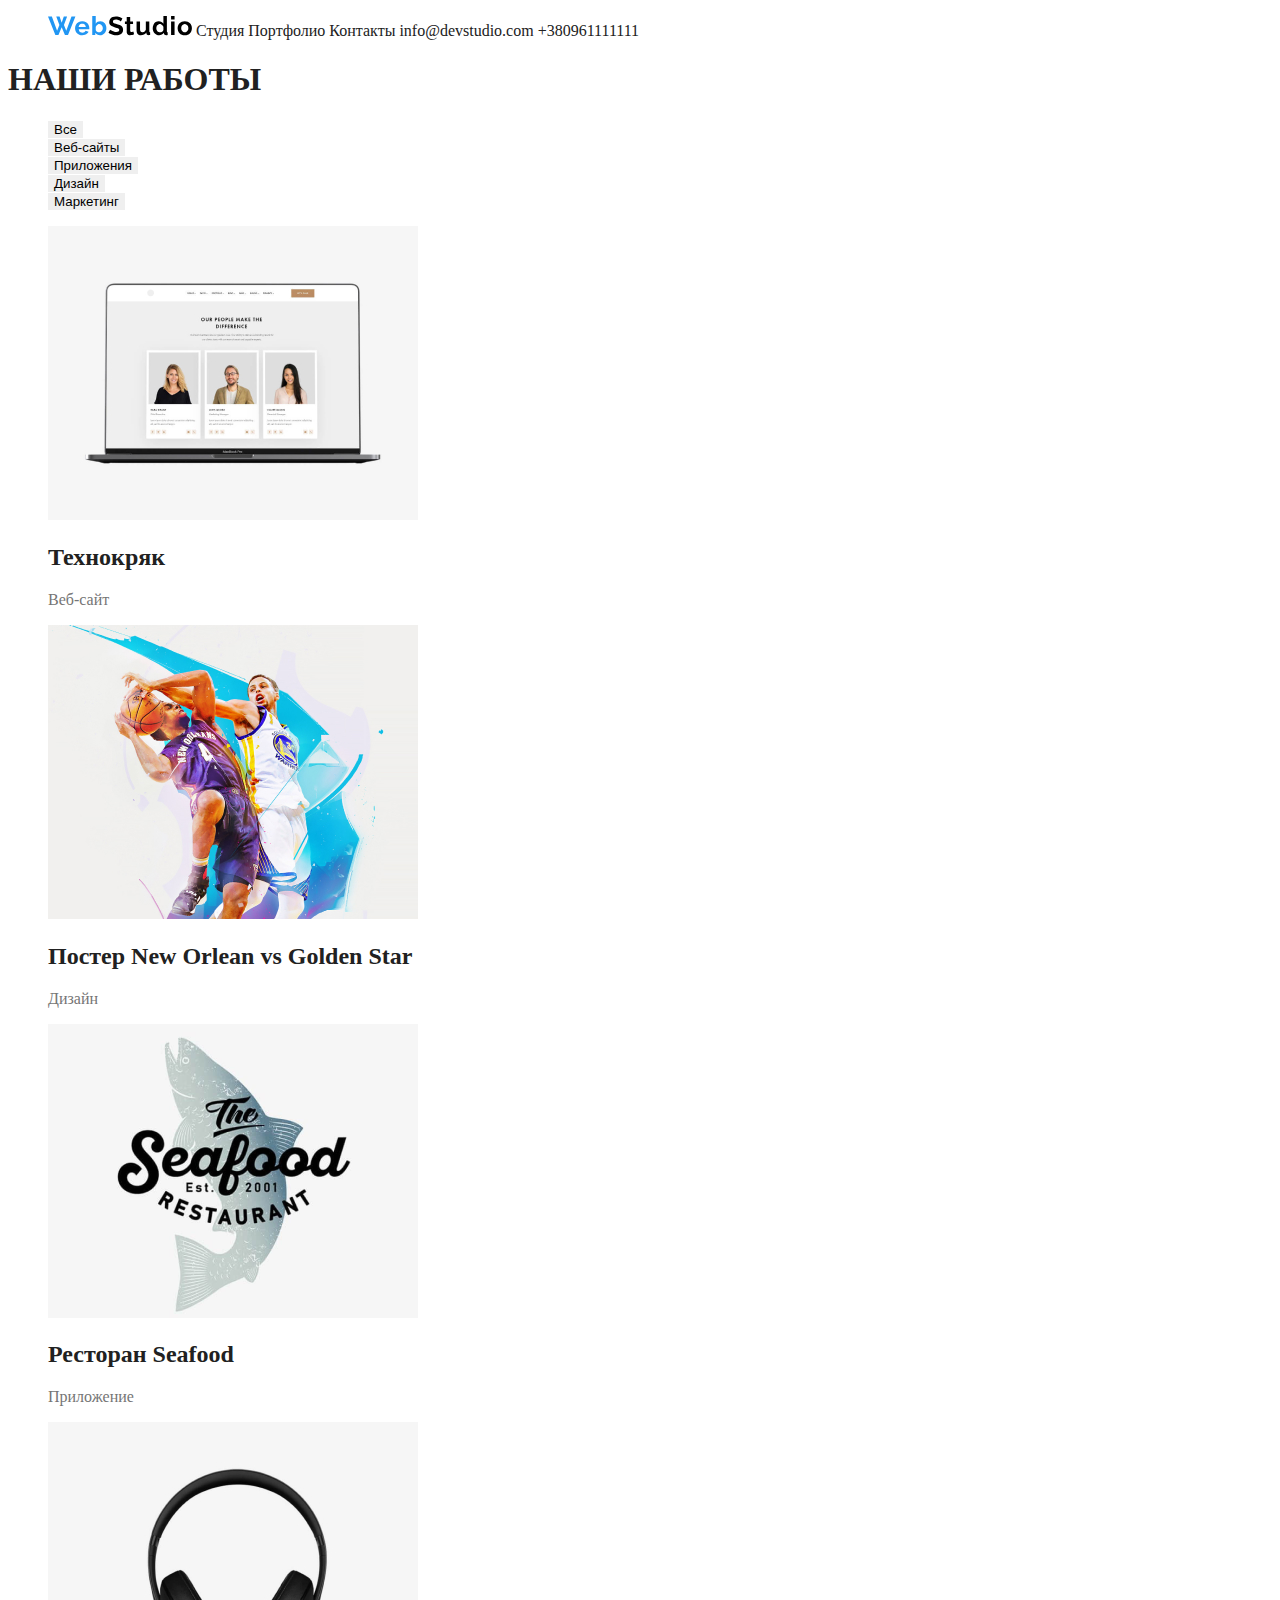
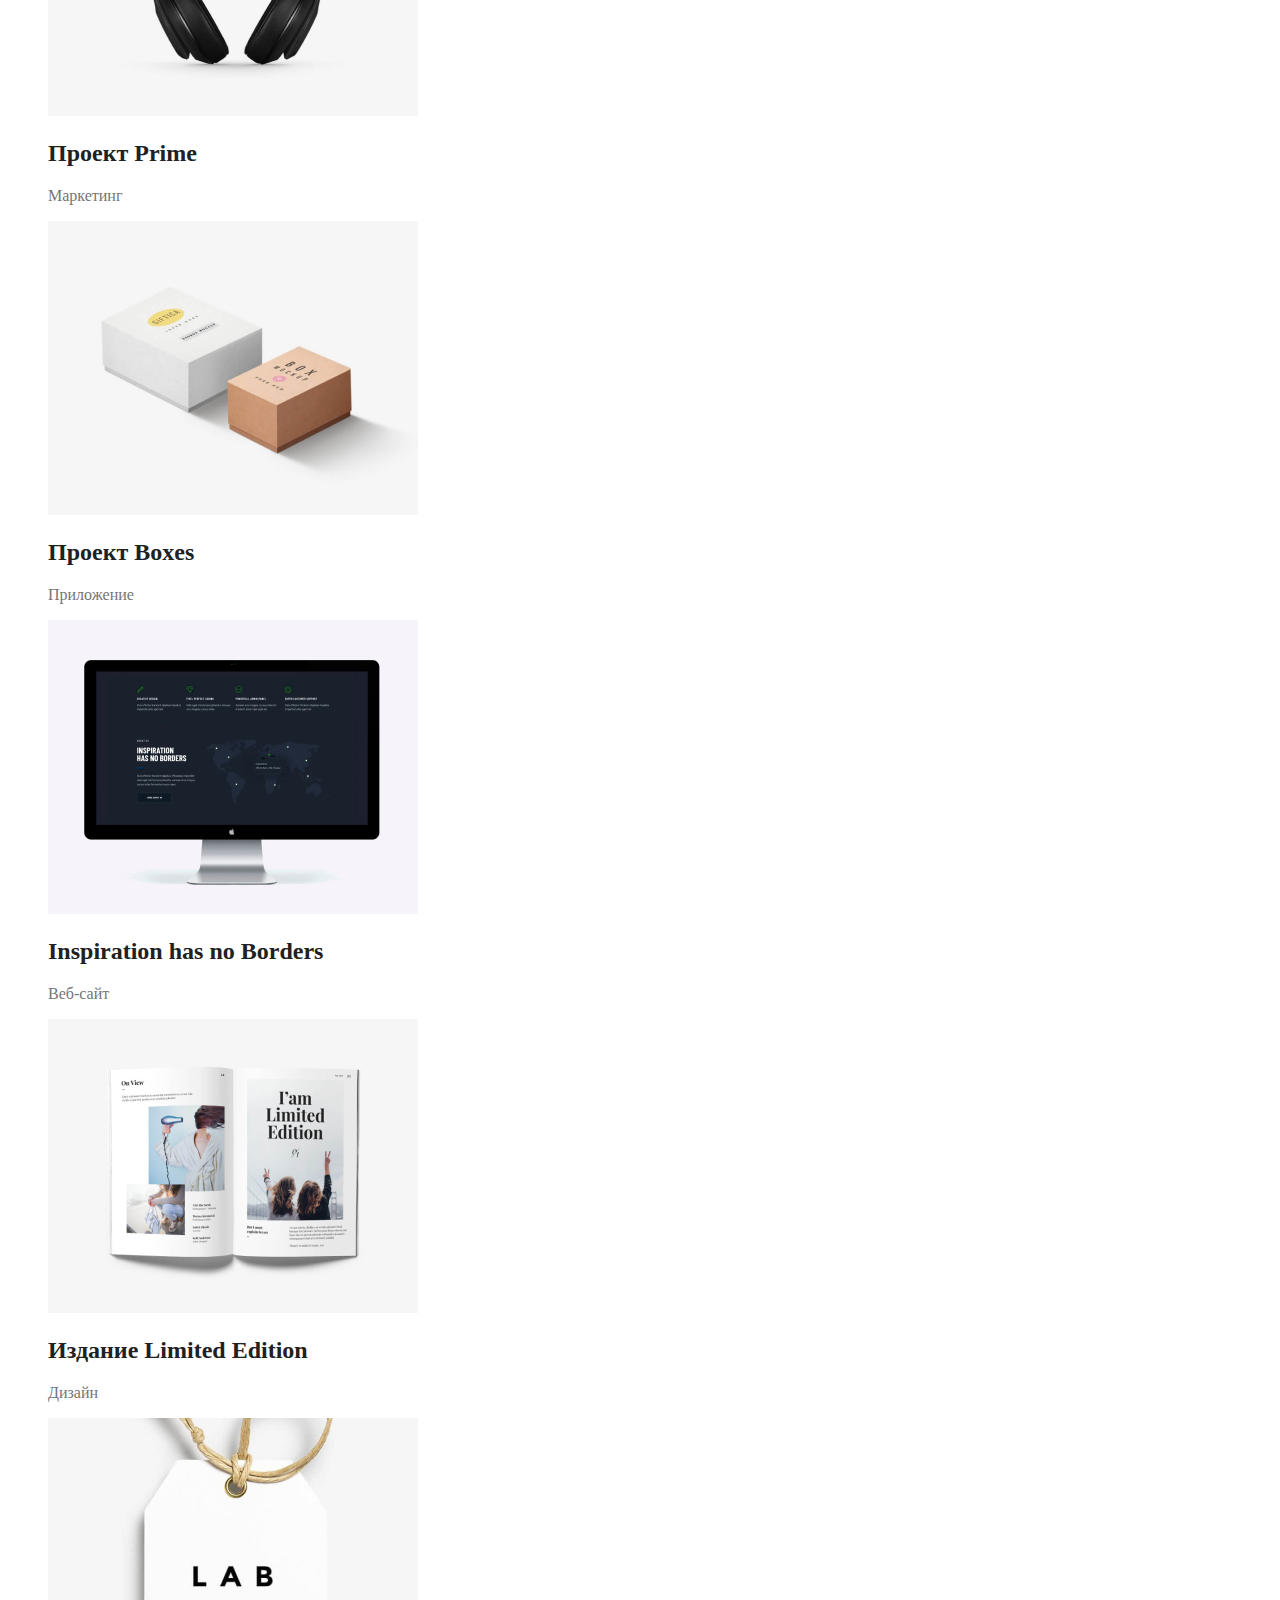
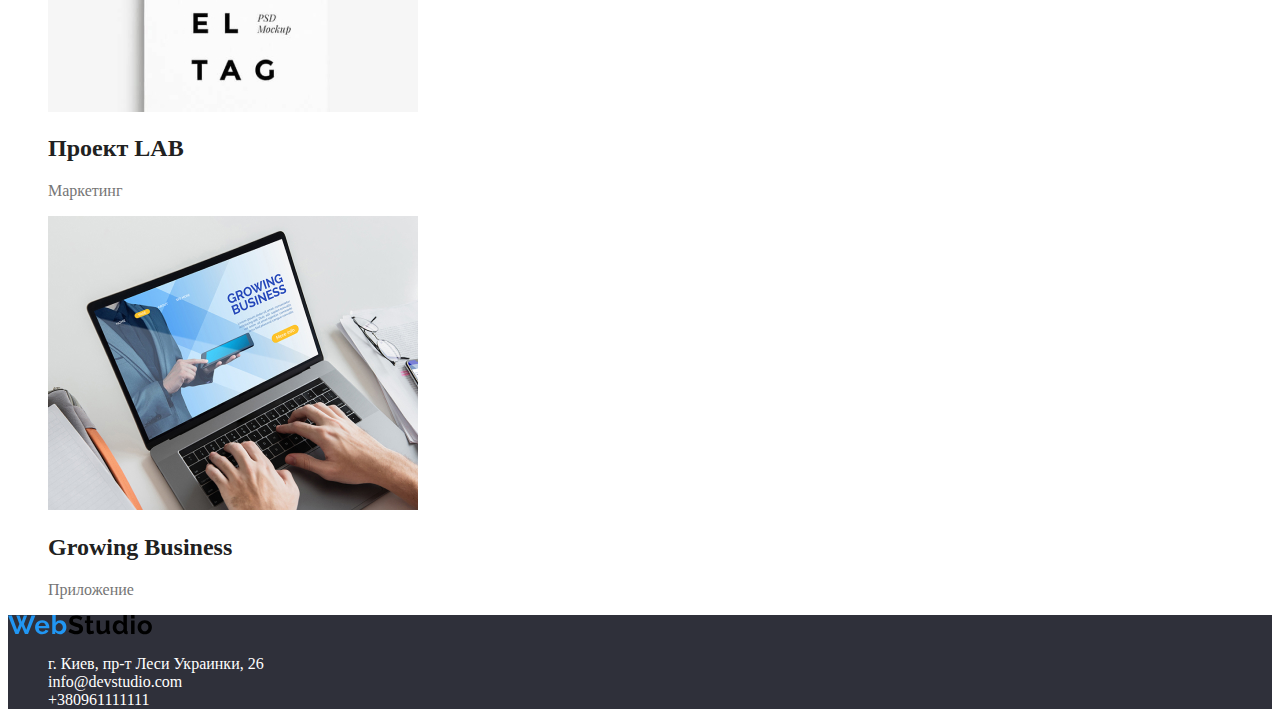
==== portfolio.html @ 79286df2 "06-06-22 change css" ====
<!DOCTYPE html>
<html lang="en">
  <head>
    <meta charset="UTF-8" />
    <meta http-equiv="X-UA-Compatible" content="IE=edge" />
    <meta name="viewport" content="width=device-width, initial-scale=1.0" />
    <title>Portfolio</title>
    <link rel="stylesheet" href="./css/styles.css" type="text/css" />
    <link
      href="https://fonts.googleapis.com/css2?family=Raleway:wght@700&family=Roboto:ital@1&display=swap"
      rel="stylesheet"
    />
  </head>
  <body class="body-class">
    <header class="header-class">
      <nav class="nav-class">
        <ul class="ul-class">
          <li>
            <a href="#"><img src="./images/WebStudio.svg" alt="logo" /></a>
          </li>
          <li><a href="index.html">Студия</a></li>
          <li><a href="portfolio.html">Портфолио</a></li>
          <li><a href="#">Контакты</a></li>
          <li><a href="mailto:info@devstudio.com">info@devstudio.com</a></li>
          <li><a href="tel:+380961111111">+380961111111</a></li>
        </ul>
      </nav>
    </header>
    <main class="pf-main-class">
      <section class="section-class ">
        <h1 class="h1-class">НАШИ РАБОТЫ</h1>
        <ul class="filter-class">
          <li><button type="button">Все</button></li>
          <li><button type="button">Веб-сайты</button></li>
          <li><button type="button">Приложения</button></li>
          <li><button type="button">Дизайн</button></li>
          <li><button type="button">Маркетинг</button></li>
        </ul>
        <ul class="our-work-class">
          <li>
            <img src="./images/imgpf1.jpg" width="370" alt="Loading..." />
            <h2>Технокряк</h2>
            <p>Веб-сайт</p>
          </li>
          <li>
            <img src="./images/imgpf2.jpg" width="370" alt="Loading..." />
            <h2>Постер New Orlean vs Golden Star</h2>
            <p>Дизайн</p>
          </li>
          <li>
            <img src="./images/imgpf3.png" width="370" alt="Loading..." />
            <h2>Ресторан Seafood</h2>
            <p>Приложение</p>
          </li>
          <li>
            <img src="./images/imgpf4.jpg" width="370" alt="Loading..." />
            <h2>Проект Prime</h2>
            <p>Маркетинг</p>
          </li>
          <li>
            <img src="./images/imgpf5.png" width="370" alt="Loading..." />
            <h2>Проект Boxes</h2>
            <p>Приложение</p>
          </li>
          <li>
            <img src="./images/imgpf6.jpg" width="370" alt="Loading..." />
            <h2>Inspiration has no Borders</h2>
            <p>Веб-сайт</p>
          </li>
          <li>
            <img src="./images/imgpf7.jpg" width="370" alt="Loading..." />
            <h2>Издание Limited Edition</h2>
            <p>Дизайн</p>
          </li>
          <li>
            <img src="./images/imgpf8.jpg" width="370" alt="Loading..." />
            <h2>Проект LAB</h2>
            <p>Маркетинг</p>
          </li>
          <li>
            <img src="./images/imgpf9.jpg" width="370" alt="Loading..." />
            <h2>Growing Business</h2>
            <p>Приложение</p>
          </li>
        </ul>
      </section>
    </main>
    <footer class="footer-class">
      <a href="#"><img src="./images/WebStudio.svg" alt="logo" /></a>
      <nav class="nav-class">
        <ul class="ul-contacts-class">
          <li>
            <a href="https://goo.gl/maps/QNoGTg8LNehKVeXf8" target="_blank"
              >г. Киев, пр-т Леси Украинки, 26</a
            >
          </li>
          <li><a href="mailto:info@devstudio.com">info@devstudio.com</a></li>
          <li><a href="tel:+380961111111">+380961111111</a></li>
        </ul>
      </nav>
    </footer>
  </body>
</html>
---- css/styles.css ----
:root{
  --brand-col
}

.body-class {
  color: #212121;
}
.body-class li {
  list-style-type: none;
}
.header-class a {
  text-decoration: none;
  color: #212121;
}

.header-class li {
  display: inline;
}
.solution-class {
  background-color: #2f303a;
  color: #ffffff;
}
.solution-class button {
  background-color: #2196f3;
  color: #ffffff;
  border: 0;
  cursor: pointer;
}
.feature-class p {
  color: #757575;
}
.our-team-class p {
  color: #757575;
}

.pf-main-class button {
  background-color: EEEEEE;
  border: 0;
  cursor: pointer;
}

.pf-main-class p {
  color: #757575;
}

.pf-main-class button:hover,
.pf-main-class button:focus {
  background-color: #2196f3;
  color: #ffffff;
}

.footer-class {
  background-color: #2f303a;
}

.footer-class a {
  text-decoration: none;
  color: #ffffff;
}
.header-class a:hover,
.header-class a:focus,
.footer-class a:hover,
.footer-class a:focus {
  color: #2196f3;
}
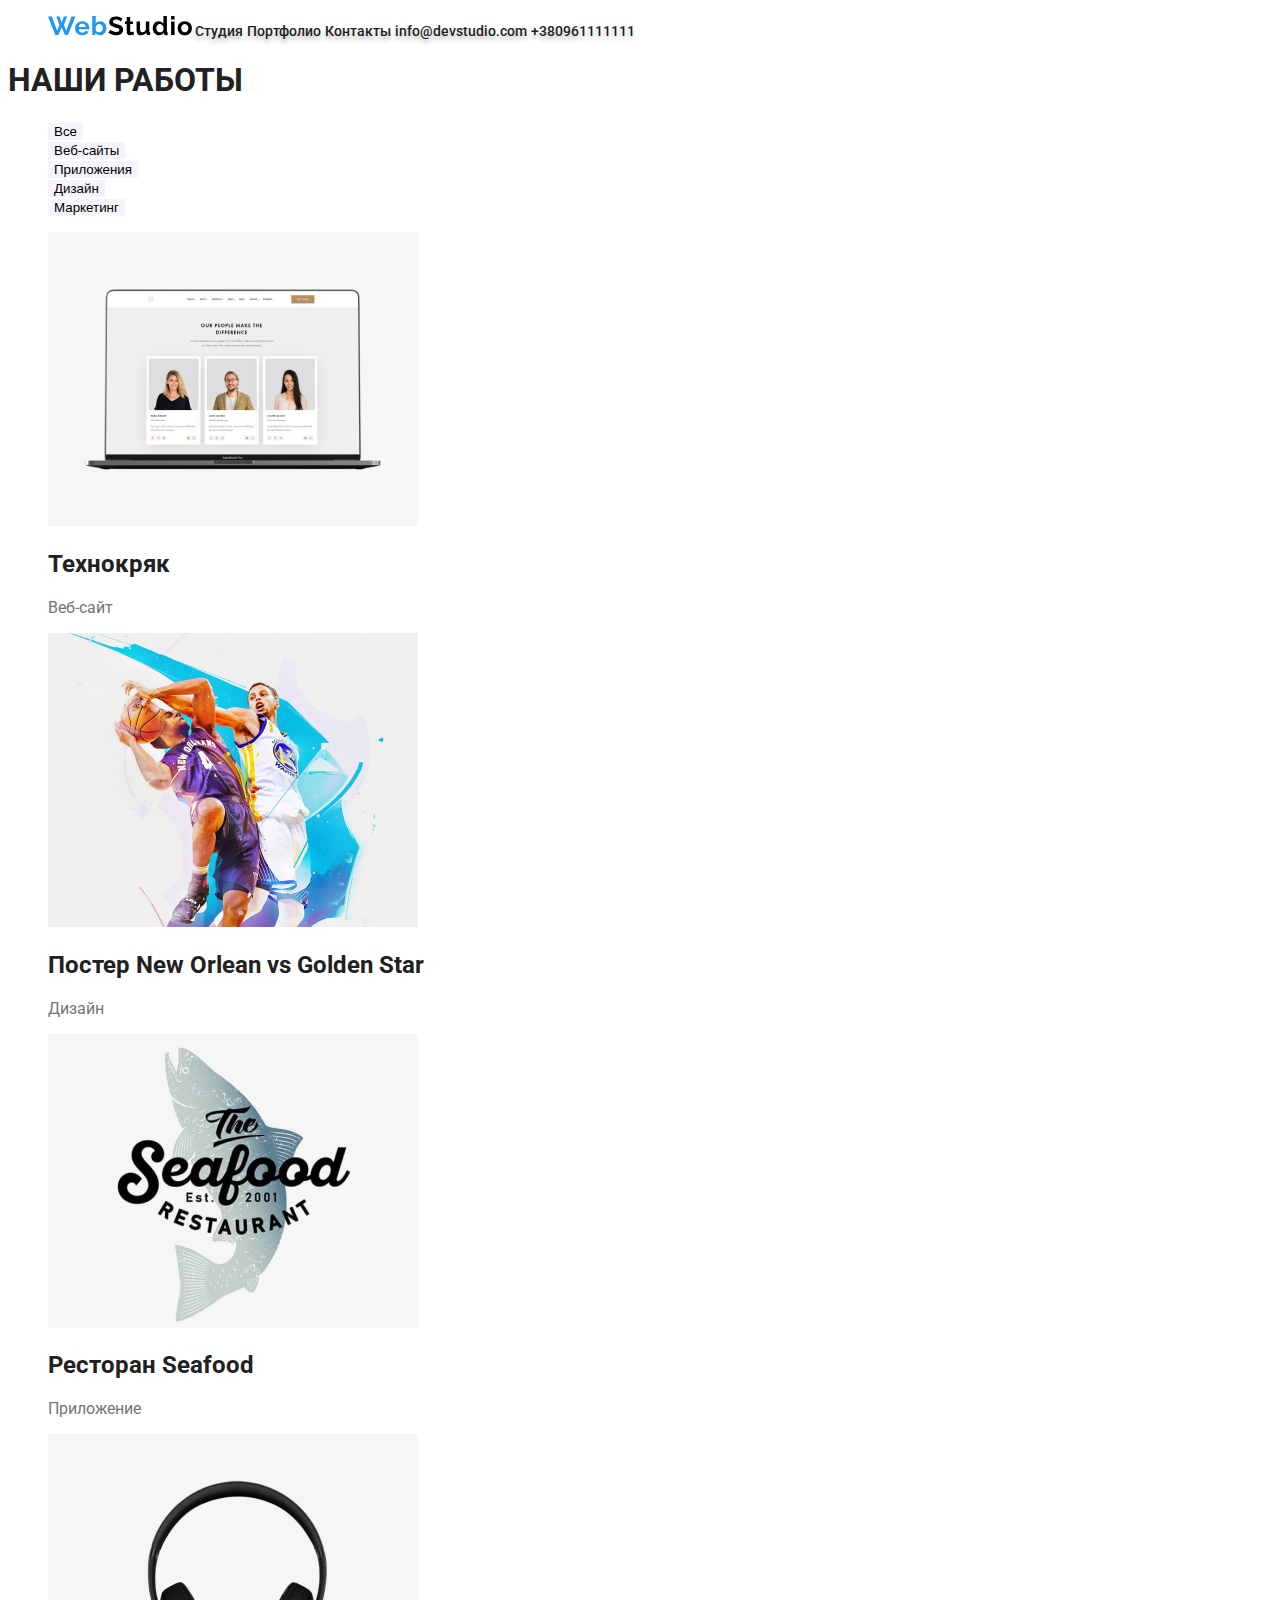
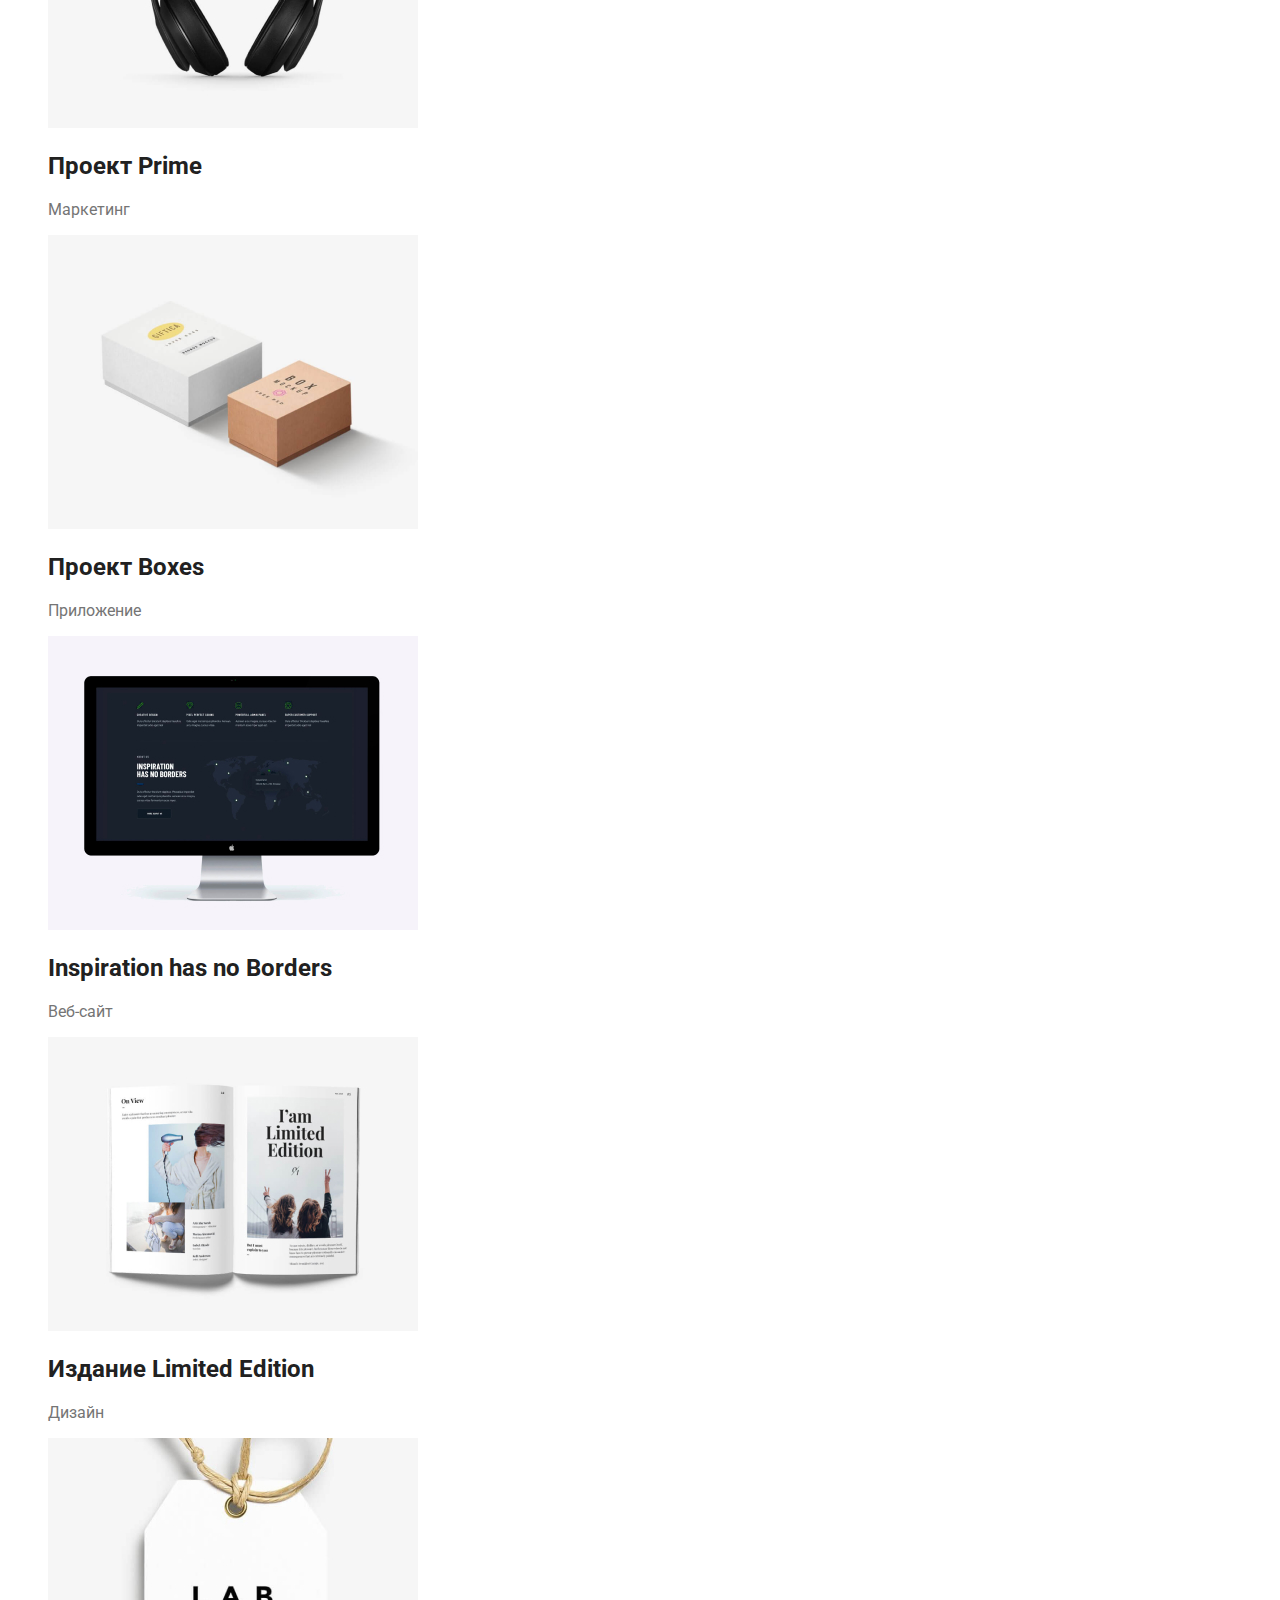
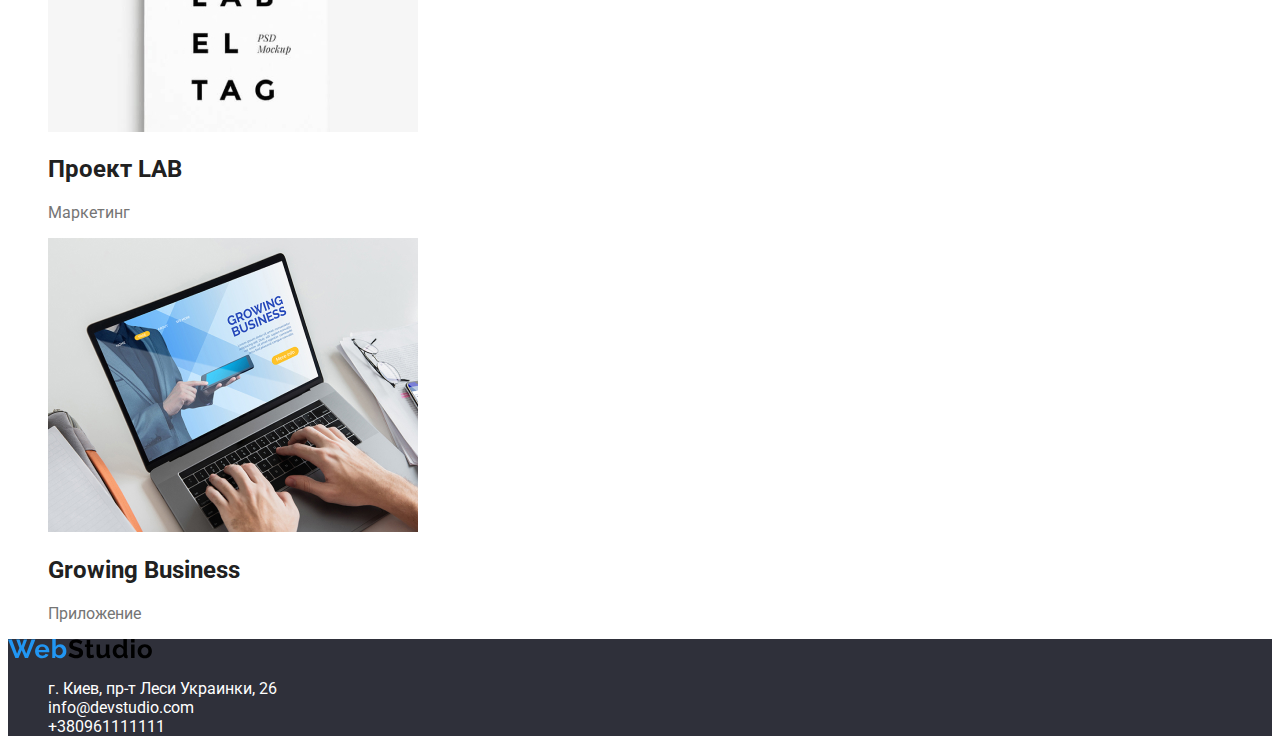
==== commit b8c523c9: "06-06-22 release" ====
--- a/portfolio.html
+++ b/portfolio.html
@@ -1,103 +1,102 @@
 <!DOCTYPE html>
 <html lang="en">
-  <head>
+
+<head>
     <meta charset="UTF-8" />
     <meta http-equiv="X-UA-Compatible" content="IE=edge" />
     <meta name="viewport" content="width=device-width, initial-scale=1.0" />
     <title>Portfolio</title>
     <link rel="stylesheet" href="./css/styles.css" type="text/css" />
-    <link
-      href="https://fonts.googleapis.com/css2?family=Raleway:wght@700&family=Roboto:ital@1&display=swap"
-      rel="stylesheet"
-    />
-  </head>
-  <body class="body-class">
+    <link href="https://fonts.googleapis.com/css2?family=Raleway:wght@700&family=Roboto:wght@400;500;700;900&display=swap" rel="stylesheet">
+</head>
+
+<body class="body-class">
     <header class="header-class">
-      <nav class="nav-class">
-        <ul class="ul-class">
-          <li>
-            <a href="#"><img src="./images/WebStudio.svg" alt="logo" /></a>
-          </li>
-          <li><a href="index.html">Студия</a></li>
-          <li><a href="portfolio.html">Портфолио</a></li>
-          <li><a href="#">Контакты</a></li>
-          <li><a href="mailto:info@devstudio.com">info@devstudio.com</a></li>
-          <li><a href="tel:+380961111111">+380961111111</a></li>
-        </ul>
-      </nav>
+        <nav class="nav-class">
+            <ul class="ul-class">
+                <li>
+                    <a href="#"><img src="./images/WebStudio.svg" alt="logo" /></a>
+                </li>
+                <li><a href="index.html">Студия</a></li>
+                <li><a href="portfolio.html">Портфолио</a></li>
+                <li><a href="#">Контакты</a></li>
+                <li><a href="mailto:info@devstudio.com">info@devstudio.com</a></li>
+                <li><a href="tel:+380961111111">+380961111111</a></li>
+            </ul>
+        </nav>
     </header>
     <main class="pf-main-class">
-      <section class="section-class ">
-        <h1 class="h1-class">НАШИ РАБОТЫ</h1>
-        <ul class="filter-class">
-          <li><button type="button">Все</button></li>
-          <li><button type="button">Веб-сайты</button></li>
-          <li><button type="button">Приложения</button></li>
-          <li><button type="button">Дизайн</button></li>
-          <li><button type="button">Маркетинг</button></li>
-        </ul>
-        <ul class="our-work-class">
-          <li>
-            <img src="./images/imgpf1.jpg" width="370" alt="Loading..." />
-            <h2>Технокряк</h2>
-            <p>Веб-сайт</p>
-          </li>
-          <li>
-            <img src="./images/imgpf2.jpg" width="370" alt="Loading..." />
-            <h2>Постер New Orlean vs Golden Star</h2>
-            <p>Дизайн</p>
-          </li>
-          <li>
-            <img src="./images/imgpf3.png" width="370" alt="Loading..." />
-            <h2>Ресторан Seafood</h2>
-            <p>Приложение</p>
-          </li>
-          <li>
-            <img src="./images/imgpf4.jpg" width="370" alt="Loading..." />
-            <h2>Проект Prime</h2>
-            <p>Маркетинг</p>
-          </li>
-          <li>
-            <img src="./images/imgpf5.png" width="370" alt="Loading..." />
-            <h2>Проект Boxes</h2>
-            <p>Приложение</p>
-          </li>
-          <li>
-            <img src="./images/imgpf6.jpg" width="370" alt="Loading..." />
-            <h2>Inspiration has no Borders</h2>
-            <p>Веб-сайт</p>
-          </li>
-          <li>
-            <img src="./images/imgpf7.jpg" width="370" alt="Loading..." />
-            <h2>Издание Limited Edition</h2>
-            <p>Дизайн</p>
-          </li>
-          <li>
-            <img src="./images/imgpf8.jpg" width="370" alt="Loading..." />
-            <h2>Проект LAB</h2>
-            <p>Маркетинг</p>
-          </li>
-          <li>
-            <img src="./images/imgpf9.jpg" width="370" alt="Loading..." />
-            <h2>Growing Business</h2>
-            <p>Приложение</p>
-          </li>
-        </ul>
-      </section>
+        <section class="section-class">
+            <h1 class="h1-class">НАШИ РАБОТЫ</h1>
+            <ul class="filter-class">
+                <li><button type="button">Все</button></li>
+                <li><button type="button">Веб-сайты</button></li>
+                <li><button type="button">Приложения</button></li>
+                <li><button type="button">Дизайн</button></li>
+                <li><button type="button">Маркетинг</button></li>
+            </ul>
+            <ul class="our-work-class">
+                <li>
+                    <img src="./images/imgpf1.jpg" width="370" alt="Loading..." />
+                    <h2>Технокряк</h2>
+                    <p>Веб-сайт</p>
+                </li>
+                <li>
+                    <img src="./images/imgpf2.jpg" width="370" alt="Loading..." />
+                    <h2>Постер New Orlean vs Golden Star</h2>
+                    <p>Дизайн</p>
+                </li>
+                <li>
+                    <img src="./images/imgpf3.png" width="370" alt="Loading..." />
+                    <h2>Ресторан Seafood</h2>
+                    <p>Приложение</p>
+                </li>
+                <li>
+                    <img src="./images/imgpf4.jpg" width="370" alt="Loading..." />
+                    <h2>Проект Prime</h2>
+                    <p>Маркетинг</p>
+                </li>
+                <li>
+                    <img src="./images/imgpf5.png" width="370" alt="Loading..." />
+                    <h2>Проект Boxes</h2>
+                    <p>Приложение</p>
+                </li>
+                <li>
+                    <img src="./images/imgpf6.jpg" width="370" alt="Loading..." />
+                    <h2>Inspiration has no Borders</h2>
+                    <p>Веб-сайт</p>
+                </li>
+                <li>
+                    <img src="./images/imgpf7.jpg" width="370" alt="Loading..." />
+                    <h2>Издание Limited Edition</h2>
+                    <p>Дизайн</p>
+                </li>
+                <li>
+                    <img src="./images/imgpf8.jpg" width="370" alt="Loading..." />
+                    <h2>Проект LAB</h2>
+                    <p>Маркетинг</p>
+                </li>
+                <li>
+                    <img src="./images/imgpf9.jpg" width="370" alt="Loading..." />
+                    <h2>Growing Business</h2>
+                    <p>Приложение</p>
+                </li>
+            </ul>
+        </section>
     </main>
     <footer class="footer-class">
-      <a href="#"><img src="./images/WebStudio.svg" alt="logo" /></a>
-      <nav class="nav-class">
-        <ul class="ul-contacts-class">
-          <li>
-            <a href="https://goo.gl/maps/QNoGTg8LNehKVeXf8" target="_blank"
-              >г. Киев, пр-т Леси Украинки, 26</a
+        <a href="#"><img src="./images/WebStudio.svg" alt="logo" /></a>
+        <nav class="nav-class">
+            <ul class="ul-contacts-class">
+                <li>
+                    <a href="https://goo.gl/maps/QNoGTg8LNehKVeXf8" target="_blank">г. Киев, пр-т Леси Украинки, 26</a
             >
           </li>
           <li><a href="mailto:info@devstudio.com">info@devstudio.com</a></li>
-          <li><a href="tel:+380961111111">+380961111111</a></li>
-        </ul>
-      </nav>
+                <li><a href="tel:+380961111111">+380961111111</a></li>
+            </ul>
+        </nav>
     </footer>
-  </body>
-</html>
+</body>
+
+</html>--- a/css/styles.css
+++ b/css/styles.css
@@ -1,65 +1,136 @@
-:root{
-  --brand-col
+:root {
+  --txt-main-color: #212121;
+  --txt-sec-color: #757575;
+  --txt-light-color: #ffffff;
+  --act-color: #2196f3;
+  --bcgr-dark-color: #2f303a;
+  --bcgr-light-color: #e5e5e5;
+  --bcgr-button-color: #f5f4fa;
 }
 
 .body-class {
-  color: #212121;
+  color: var(--txt-main-color);
+  font-family: 'Roboto', 'Raleway';
 }
+
 .body-class li {
   list-style-type: none;
 }
+
 .header-class a {
   text-decoration: none;
-  color: #212121;
+  color: var(--txt-main-color);
+  text-shadow: 0px 4px 4px rgba(0, 0, 0, 0.25);
 }
 
 .header-class li {
+  font-size: 14px;
+  font-weight: 500;
+  line-height: 1.2;
+}
+
+.solution-class {
+  background-color: var(--bcgr-dark-color);
+  color: var(--txt-light-color);
+  font-weight: 900;
+  font-size: 44px;
+  line-height: 1.4;
+  text-align: center;
+  text-transform: uppercase;
+}
+
+.solution-class button {
+  background-color: var(--act-color);
+  color: var(--txt-light-color);
+  font-weight: 700;
+  font-size: 16px;
+  line-height: 1.2;
+  box-shadow: 0px 4px 4px rgba(0, 0, 0, 0.15);
+  border-radius: 4px;
+  text-align: center;
+  cursor: pointer;
+}
+
+.feature-class {
+  background-color: var(--bcgr-light-color);
+}
+
+.feature-class h3 {
+  font-weight: 700;
+  font-size: 14px;
+  line-height: 1.2px;
+  text-transform: uppercase;
+}
+
+.feature-class p {
+  color: var(--txt-sec-color);
+  font-weight: 400;
+  font-size: 14px;
+  line-height: 1.2;
+}
+
+.feature-class h2 {
+  font-weight: 700;
+  font-size: 36px;
+  line-height: 1.2;
+  text-align: center;
+}
+
+.ul-class li {
   display: inline;
 }
-.solution-class {
-  background-color: #2f303a;
-  color: #ffffff;
+
+.our-team-class {
+  background-color: var(--bcgr-button-color);
 }
-.solution-class button {
-  background-color: #2196f3;
-  color: #ffffff;
-  border: 0;
-  cursor: pointer;
+.our-team-class h2 {
+  font-weight: 700;
+  font-size: 36px;
+  line-height: 1.2;
+  text-align: center;
 }
-.feature-class p {
-  color: #757575;
+
+.our-team-class h3 {
+  font-weight: 500;
+  font-size: 16px;
+  line-height: 1.2px;
 }
+
 .our-team-class p {
-  color: #757575;
+  color: var(--txt-sec-color);
+  font-weight: 400;
+  font-size: 16px;
+  line-height: 1.2px;
 }
 
 .pf-main-class button {
-  background-color: EEEEEE;
+  background-color: var(--bcgr-button-color);
   border: 0;
   cursor: pointer;
 }
 
 .pf-main-class p {
-  color: #757575;
+  color: var(--txt-sec-color);
 }
 
 .pf-main-class button:hover,
 .pf-main-class button:focus {
-  background-color: #2196f3;
-  color: #ffffff;
+  background-color: var(--act-color);
+  color: var(--txt-light-color);
 }
 
 .footer-class {
-  background-color: #2f303a;
+  background-color: var(--bcgr-dark-color);
 }
 
 .footer-class a {
   text-decoration: none;
-  color: #ffffff;
+  color: var(--txt-light-color);
 }
+
 .header-class a:hover,
 .header-class a:focus,
 .footer-class a:hover,
 .footer-class a:focus {
-  color: #2196f3;
+  color: var(--act-color);
 }
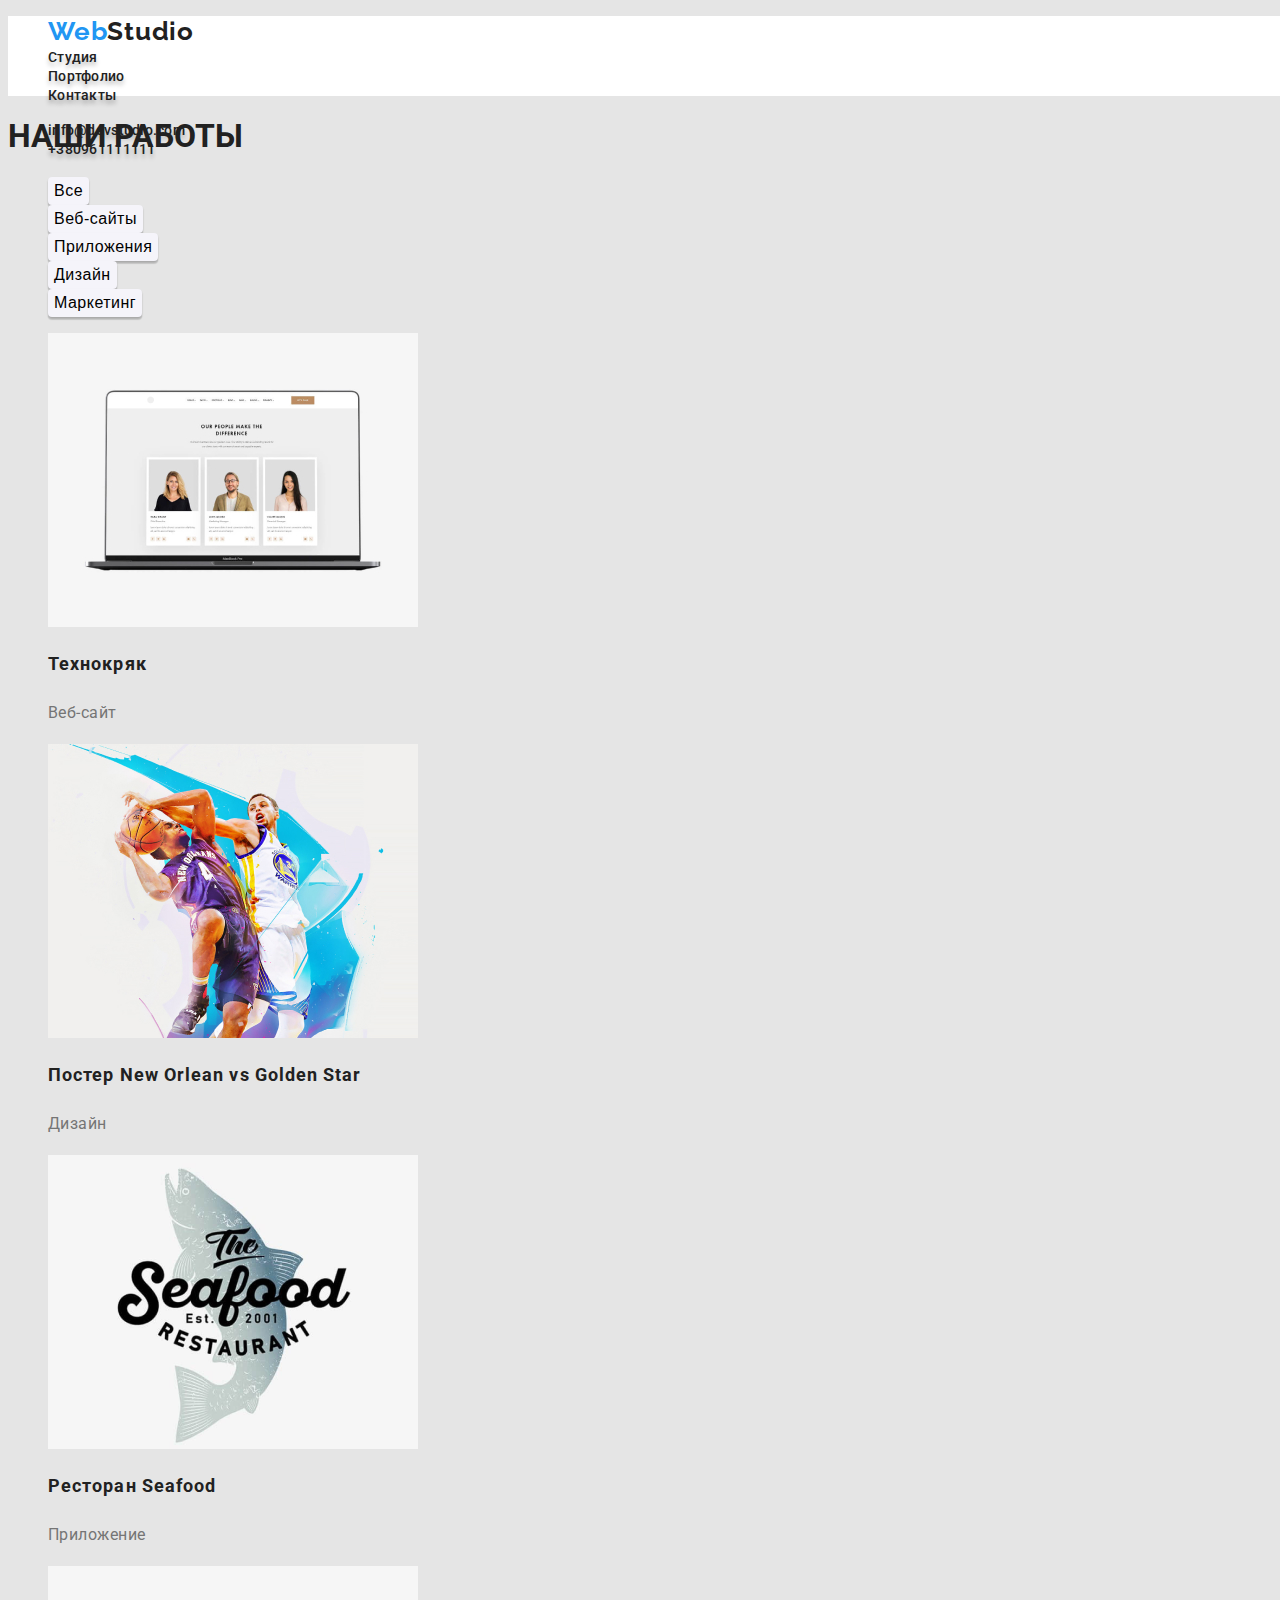
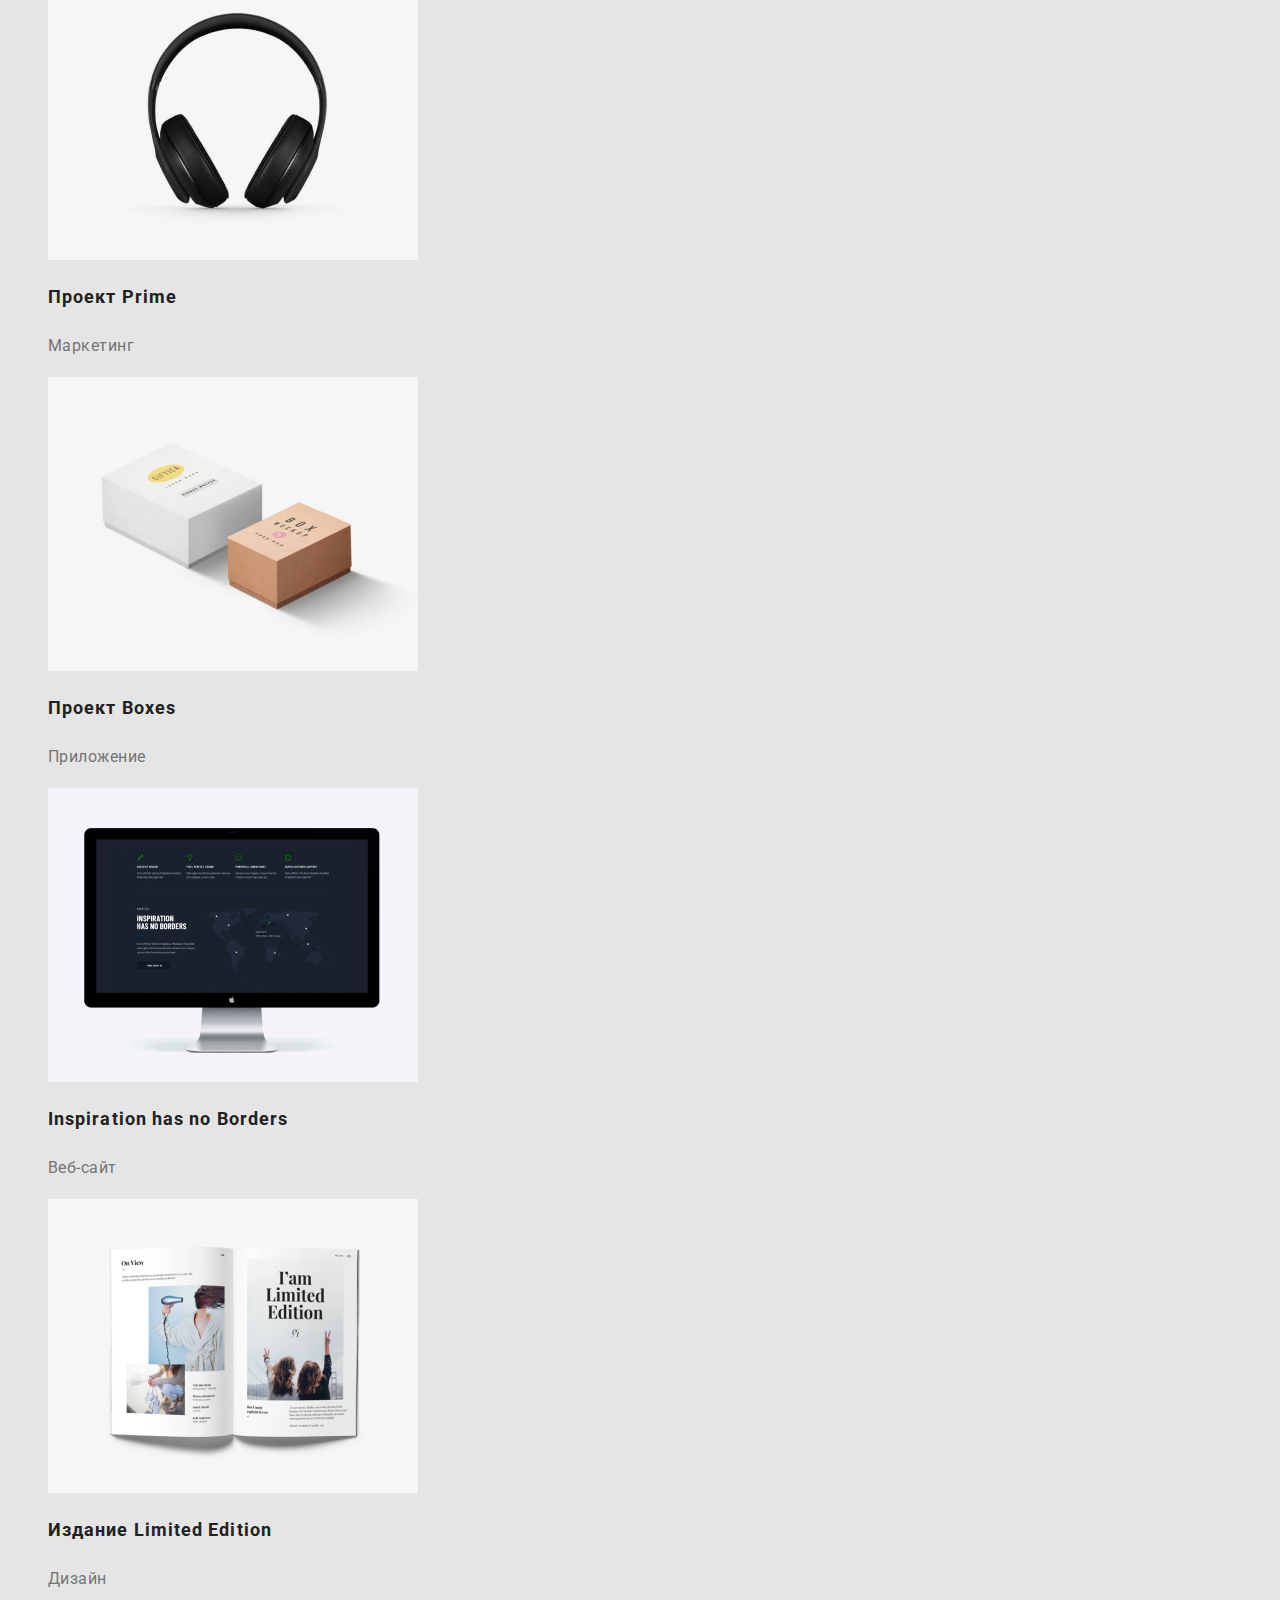
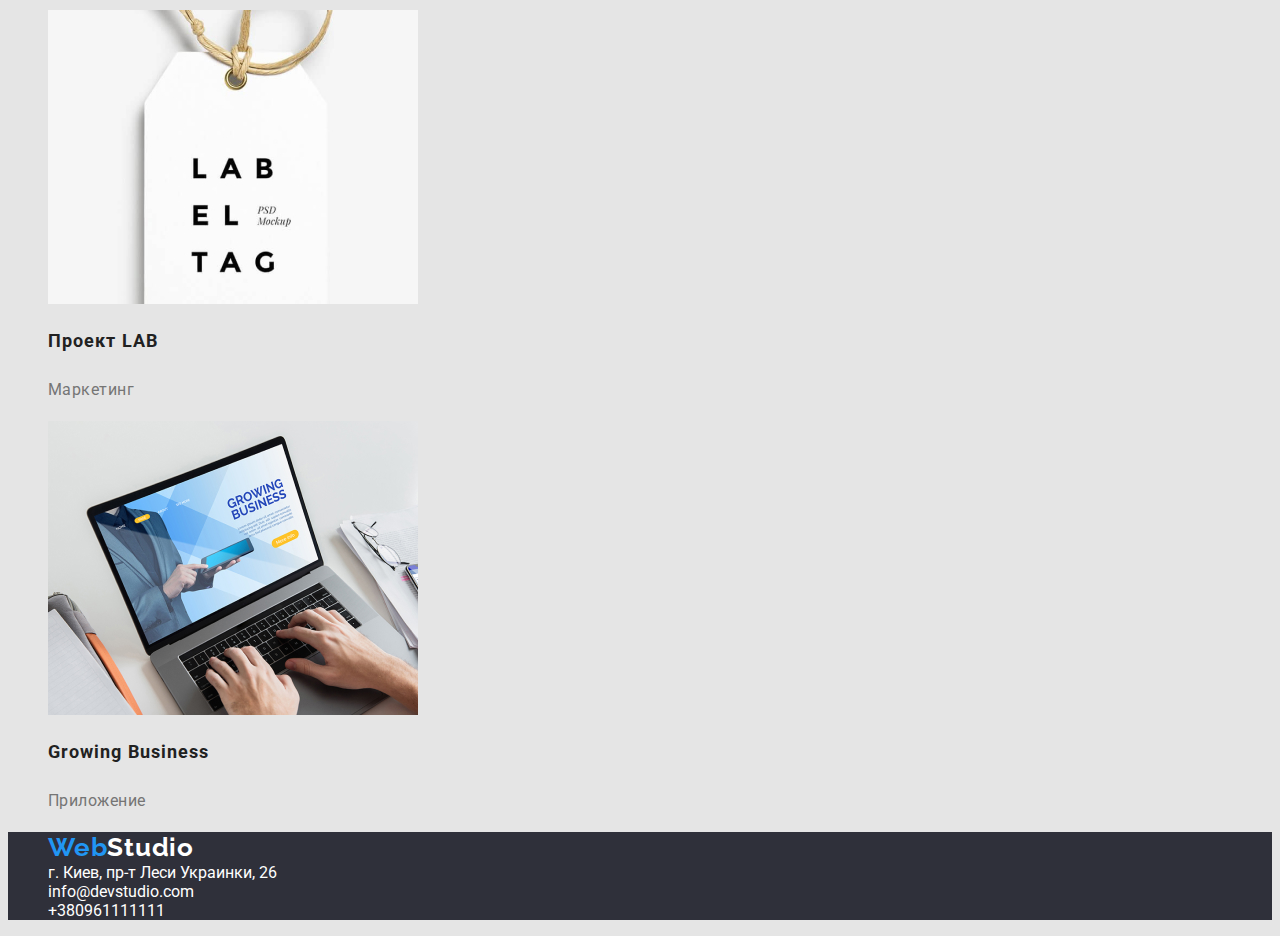
==== commit 6d4360a0: "06-06-22 release" ====
--- a/portfolio.html
+++ b/portfolio.html
@@ -7,19 +7,23 @@
     <meta name="viewport" content="width=device-width, initial-scale=1.0" />
     <title>Portfolio</title>
     <link rel="stylesheet" href="./css/styles.css" type="text/css" />
-    <link href="https://fonts.googleapis.com/css2?family=Raleway:wght@700&family=Roboto:wght@400;500;700;900&display=swap" rel="stylesheet">
+    <link
+        href="https://fonts.googleapis.com/css2?family=Raleway:wght@700&family=Roboto:wght@400;500;700;900&display=swap"
+        rel="stylesheet">
 </head>
 
 <body class="body-class">
     <header class="header-class">
         <nav class="nav-class">
-            <ul class="ul-class">
-                <li>
-                    <a href="#"><img src="./images/WebStudio.svg" alt="logo" /></a>
+            <ul class="ul-contacts-class">
+                <li class="logo-header-class">
+                    <span class="logo-color">Web</span>Studio
                 </li>
                 <li><a href="index.html">Студия</a></li>
                 <li><a href="portfolio.html">Портфолио</a></li>
                 <li><a href="#">Контакты</a></li>
+            </ul>
+            <ul class="ul-contacts-class">
                 <li><a href="mailto:info@devstudio.com">info@devstudio.com</a></li>
                 <li><a href="tel:+380961111111">+380961111111</a></li>
             </ul>
@@ -85,14 +89,16 @@
         </section>
     </main>
     <footer class="footer-class">
-        <a href="#"><img src="./images/WebStudio.svg" alt="logo" /></a>
+
         <nav class="nav-class">
             <ul class="ul-contacts-class">
+                <li class="logo-footer-class">
+                    <span class="logo-color">Web</span>Studio
+                </li>
                 <li>
-                    <a href="https://goo.gl/maps/QNoGTg8LNehKVeXf8" target="_blank">г. Киев, пр-т Леси Украинки, 26</a
-            >
-          </li>
-          <li><a href="mailto:info@devstudio.com">info@devstudio.com</a></li>
+                    <a href="https://goo.gl/maps/QNoGTg8LNehKVeXf8" target="_blank">г. Киев, пр-т Леси Украинки, 26</a>
+                </li>
+                <li><a href="mailto:info@devstudio.com">info@devstudio.com</a></li>
                 <li><a href="tel:+380961111111">+380961111111</a></li>
             </ul>
         </nav>
--- a/css/styles.css
+++ b/css/styles.css
@@ -6,27 +6,56 @@
   --bcgr-dark-color: #2f303a;
   --bcgr-light-color: #e5e5e5;
   --bcgr-button-color: #f5f4fa;
+  --bcgr-header-color: #ffffff;
 }
 
 .body-class {
   color: var(--txt-main-color);
-  font-family: 'Roboto', 'Raleway';
+  font-family: 'Roboto', 'Raleway', sans-serif;
+  background-color: var(--bcgr-light-color);
 }
 
 .body-class li {
   list-style-type: none;
 }
 
+.header-class {
+  width: 1600px;
+  height: 80px;
+  background-color: var(--bcgr-header-color);
+}
+
 .header-class a {
+  color: inherit;
   text-decoration: none;
-  color: var(--txt-main-color);
-  text-shadow: 0px 4px 4px rgba(0, 0, 0, 0.25);
-}
-
-.header-class li {
   font-size: 14px;
   font-weight: 500;
+  line-height: 1.143;
+  letter-spacing: 0.02em;
+  text-shadow: 0px 4px 4px rgba(0, 0, 0, 0.25);
+}
+
+
+
+.logo-header-class {
+  font-family: 'Raleway';
+  font-weight: 700;
+  font-size: 26px;
   line-height: 1.2;
+  letter-spacing: 0.03em;
+}
+
+.logo-footer-class {
+  font-family: 'Raleway';
+  font-weight: 700;
+  font-size: 26px;
+  line-height: 1.2;
+  letter-spacing: 0.03em;
+  color: var(--txt-light-color);
+}
+
+.logo-color {
+  color: var(--act-color);
 }
 
 .solution-class {
@@ -37,81 +66,153 @@
   line-height: 1.4;
   text-align: center;
   text-transform: uppercase;
+  letter-spacing: 0.06em;
+
+  width: 1600px;
+  height: 600px;
+  left: 0px;
+  top: 80px;
 }
 
 .solution-class button {
   background-color: var(--act-color);
   color: var(--txt-light-color);
-  font-weight: 700;
-  font-size: 16px;
-  line-height: 1.2;
+  font-family: inherit;
+  font-weight: 700;
+  font-size: 16px;
+  line-height: 1.875;
   box-shadow: 0px 4px 4px rgba(0, 0, 0, 0.15);
   border-radius: 4px;
   text-align: center;
+  align-items: center;
+  letter-spacing: 0.06em;
+
+  width: 200px;
+  height: 50px;
+  left: 700px;
+  top: 430px;
   cursor: pointer;
 }
 
-.feature-class {
-  background-color: var(--bcgr-light-color);
-}
-
-.feature-class h3 {
+.feature-class h2 {
+  display: none;
+}
+
+.ul-feature-class {
+  width: 1170px;
+  height: 101px;
+  left: 215px;
+  top: 774px;
+  display: flex;
+}
+
+.ul-feature-class h3 {
   font-weight: 700;
   font-size: 14px;
-  line-height: 1.2px;
+  line-height: 1.143px;
+  letter-spacing: 0.03em;
   text-transform: uppercase;
 }
 
-.feature-class p {
+.ul-feature-class p {
   color: var(--txt-sec-color);
   font-weight: 400;
   font-size: 14px;
-  line-height: 1.2;
-}
-
-.feature-class h2 {
+  line-height: 1.714;
+  letter-spacing: 0.03em;
+}
+
+.feature-photo-class {
+  width: 1170px;
+  height: 386px;
+  left: 215px;
+  top: 969px;
+}
+
+.feature-photo-class h2 {
   font-weight: 700;
   font-size: 36px;
-  line-height: 1.2;
-  text-align: center;
-}
-
-.ul-class li {
-  display: inline;
+  line-height: 1.167;
+  text-align: center;
+  letter-spacing: 0.03em;
+}
+
+.ul-photo-class {
+  display: flex;
 }
 
 .our-team-class {
   background-color: var(--bcgr-button-color);
-}
+  width: 1600px;
+  height: 648px;
+  left: 0px;
+  top: 1449px;
+}
+
 .our-team-class h2 {
   font-weight: 700;
   font-size: 36px;
-  line-height: 1.2;
-  text-align: center;
+  line-height: 1.167;
+  text-align: center;
+  letter-spacing: 0.03em;
 }
 
 .our-team-class h3 {
   font-weight: 500;
   font-size: 16px;
-  line-height: 1.2px;
+  line-height: 1.1875px;
+  letter-spacing: 0.03em;
 }
 
 .our-team-class p {
   color: var(--txt-sec-color);
   font-weight: 400;
   font-size: 16px;
-  line-height: 1.2px;
+  line-height: 1.1875px;
+  letter-spacing: 0.03em;
+}
+
+.ul-our-team-class {
+  width: 1170px;
+  height: 368px;
+  left: 215px;
+  top: 1635px;
+  display: flex;
 }
 
 .pf-main-class button {
   background-color: var(--bcgr-button-color);
+  box-shadow: 0px 3px 1px rgba(0, 0, 0, 0.1), 0px 1px 2px rgba(0, 0, 0, 0.08),
+    0px 2px 2px rgba(0, 0, 0, 0.12);
   border: 0;
+  border-radius: 4px;
+  font-weight: 500;
+  font-size: 16px;
+  line-height: 1.625;
+  text-align: center;
+  letter-spacing: 0.03em;
   cursor: pointer;
+
 }
 
 .pf-main-class p {
   color: var(--txt-sec-color);
 }
+
+.our-work-class h2 {
+  font-weight: 700;
+  font-size: 18px;
+  line-height: 2;
+  letter-spacing: 0.06em;
+}
+
+.our-work-class p {
+  font-weight: 400;
+font-size: 16px;
+line-height: 1.88;
+letter-spacing: 0.03em;
+}
+
 
 .pf-main-class button:hover,
 .pf-main-class button:focus {
@@ -133,4 +234,4 @@
 .footer-class a:hover,
 .footer-class a:focus {
   color: var(--act-color);
-}
+}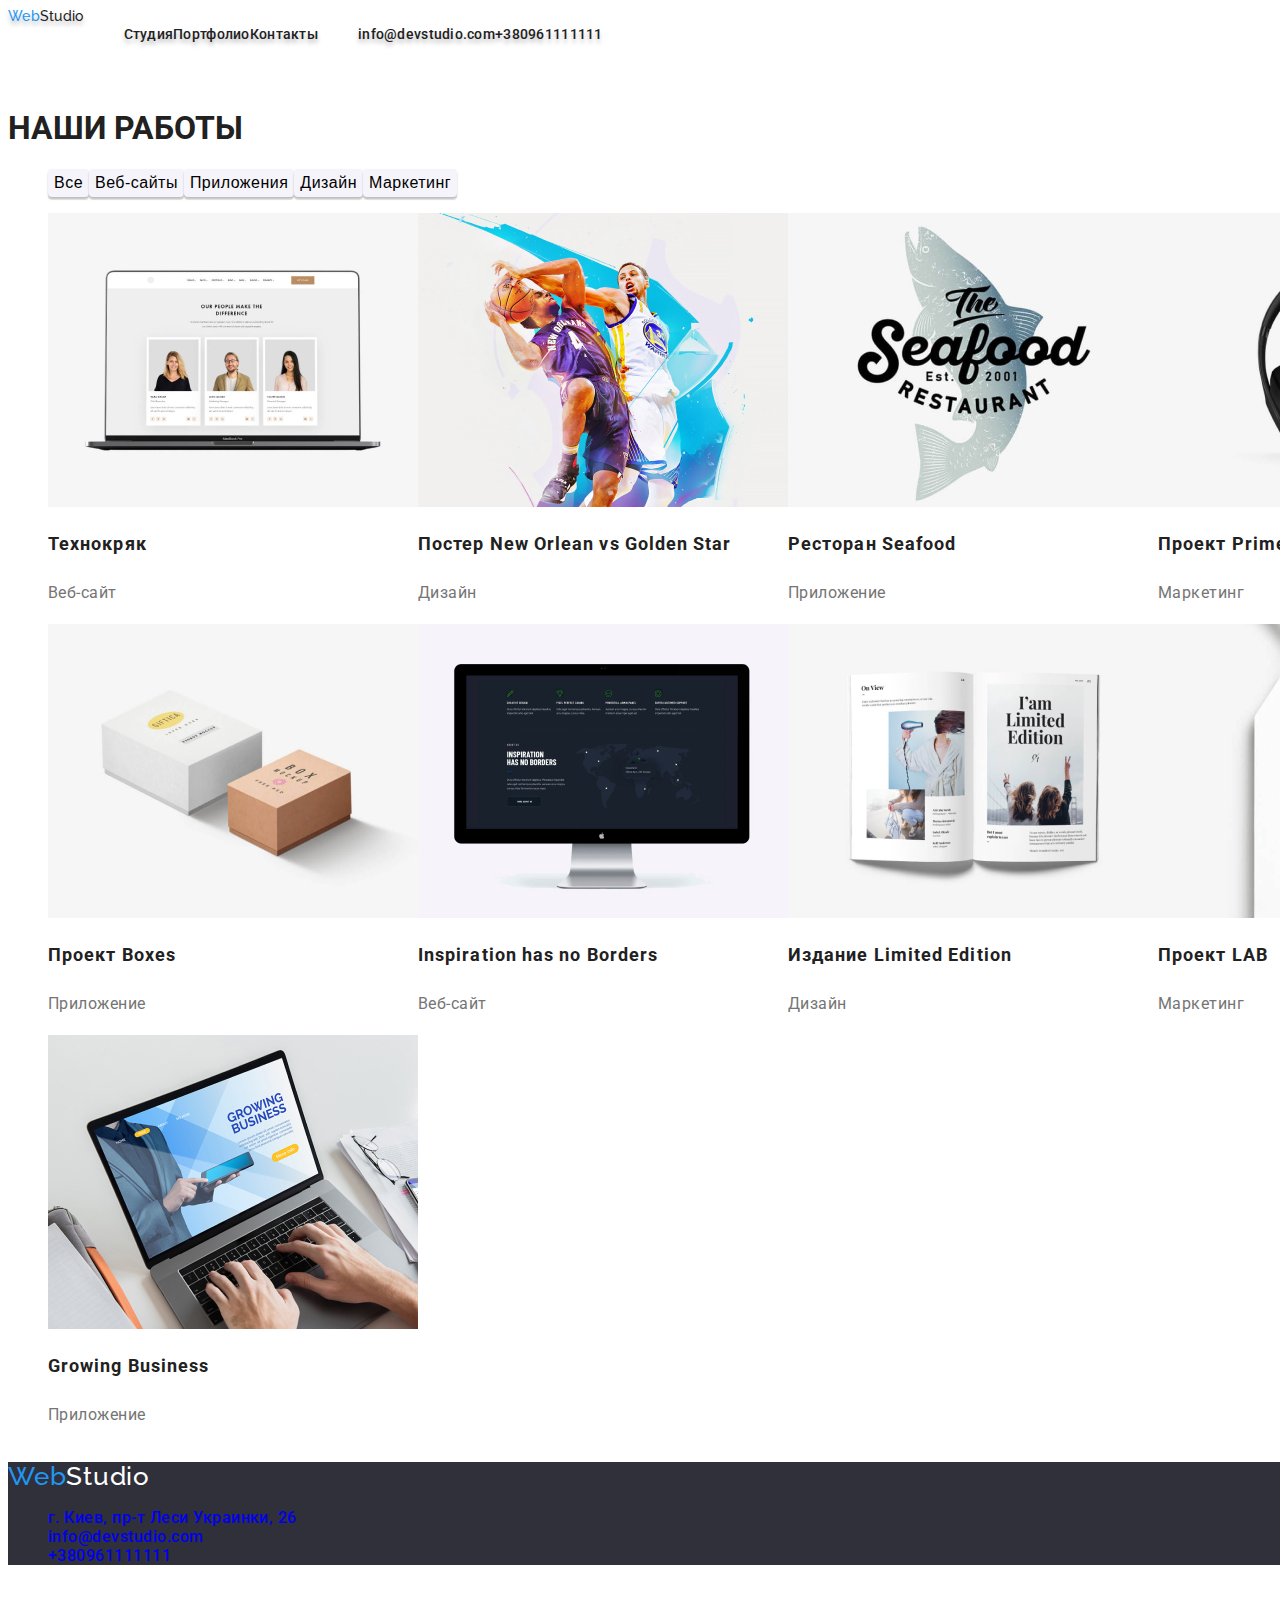
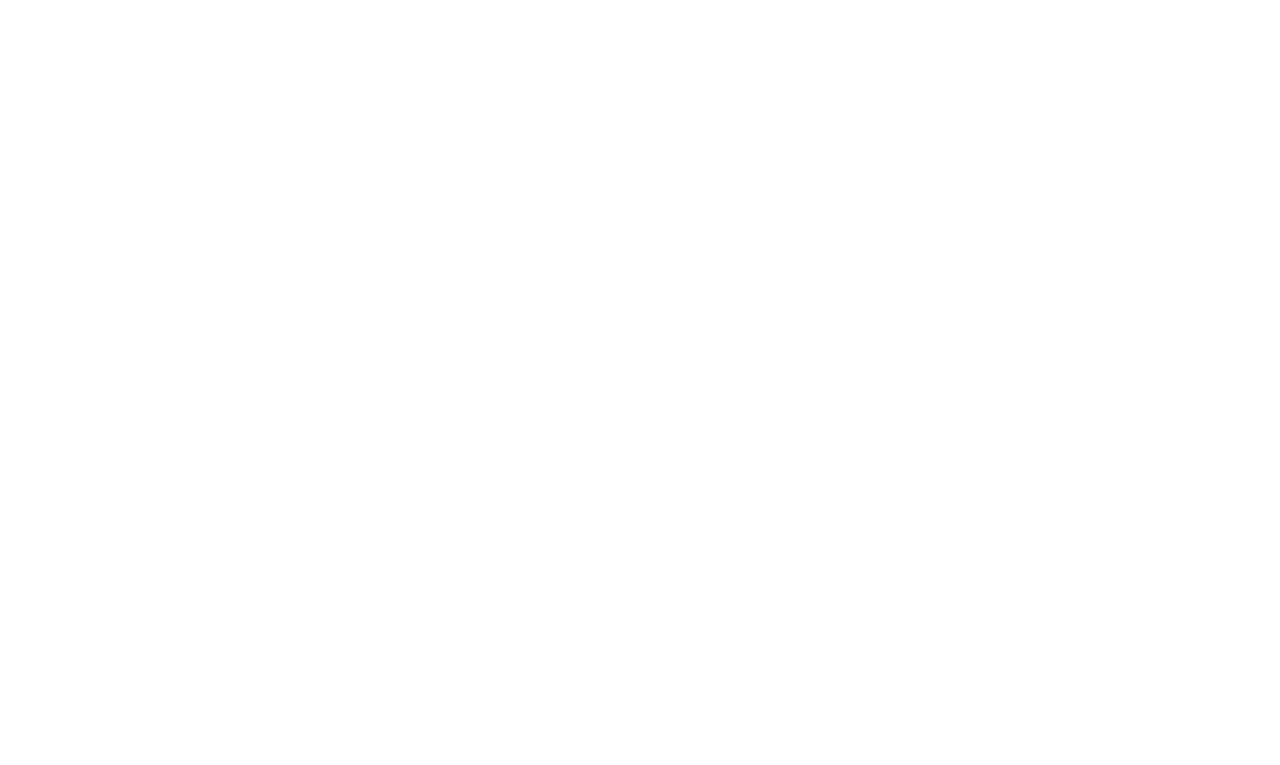
==== commit 69266836: "08-06-2022 release" ====
--- a/portfolio.html
+++ b/portfolio.html
@@ -1,108 +1,108 @@
 <!DOCTYPE html>
 <html lang="en">
-
-<head>
+  <head>
     <meta charset="UTF-8" />
     <meta http-equiv="X-UA-Compatible" content="IE=edge" />
     <meta name="viewport" content="width=device-width, initial-scale=1.0" />
     <title>Portfolio</title>
     <link rel="stylesheet" href="./css/styles.css" type="text/css" />
     <link
-        href="https://fonts.googleapis.com/css2?family=Raleway:wght@700&family=Roboto:wght@400;500;700;900&display=swap"
-        rel="stylesheet">
-</head>
+      href="https://fonts.googleapis.com/css2?family=Raleway:wght@700&family=Roboto:wght@400;500;700;900&display=swap"
+      rel="stylesheet"
+    />
+  </head>
 
-<body class="body-class">
+  <body class="body-class">
     <header class="header-class">
-        <nav class="nav-class">
-            <ul class="ul-contacts-class">
-                <li class="logo-header-class">
-                    <span class="logo-color">Web</span>Studio
-                </li>
-                <li><a href="index.html">Студия</a></li>
-                <li><a href="portfolio.html">Портфолио</a></li>
-                <li><a href="#">Контакты</a></li>
-            </ul>
-            <ul class="ul-contacts-class">
-                <li><a href="mailto:info@devstudio.com">info@devstudio.com</a></li>
-                <li><a href="tel:+380961111111">+380961111111</a></li>
-            </ul>
-        </nav>
+      <nav class="nav-class">
+        <a class="logo-header-class">
+          <span class="logo-color">Web</span>Studio
+        </a>
+        <ul class="ul-contacts-class">
+          <li><a href="index.html">Студия</a></li>
+          <li><a href="portfolio.html">Портфолио</a></li>
+          <li><a href="#">Контакты</a></li>
+        </ul>
+        <ul class="ul-contacts-class">
+          <li><a href="mailto:info@devstudio.com">info@devstudio.com</a></li>
+          <li><a href="tel:+380961111111">+380961111111</a></li>
+        </ul>
+      </nav>
     </header>
     <main class="pf-main-class">
-        <section class="section-class">
-            <h1 class="h1-class">НАШИ РАБОТЫ</h1>
-            <ul class="filter-class">
-                <li><button type="button">Все</button></li>
-                <li><button type="button">Веб-сайты</button></li>
-                <li><button type="button">Приложения</button></li>
-                <li><button type="button">Дизайн</button></li>
-                <li><button type="button">Маркетинг</button></li>
-            </ul>
-            <ul class="our-work-class">
-                <li>
-                    <img src="./images/imgpf1.jpg" width="370" alt="Loading..." />
-                    <h2>Технокряк</h2>
-                    <p>Веб-сайт</p>
-                </li>
-                <li>
-                    <img src="./images/imgpf2.jpg" width="370" alt="Loading..." />
-                    <h2>Постер New Orlean vs Golden Star</h2>
-                    <p>Дизайн</p>
-                </li>
-                <li>
-                    <img src="./images/imgpf3.png" width="370" alt="Loading..." />
-                    <h2>Ресторан Seafood</h2>
-                    <p>Приложение</p>
-                </li>
-                <li>
-                    <img src="./images/imgpf4.jpg" width="370" alt="Loading..." />
-                    <h2>Проект Prime</h2>
-                    <p>Маркетинг</p>
-                </li>
-                <li>
-                    <img src="./images/imgpf5.png" width="370" alt="Loading..." />
-                    <h2>Проект Boxes</h2>
-                    <p>Приложение</p>
-                </li>
-                <li>
-                    <img src="./images/imgpf6.jpg" width="370" alt="Loading..." />
-                    <h2>Inspiration has no Borders</h2>
-                    <p>Веб-сайт</p>
-                </li>
-                <li>
-                    <img src="./images/imgpf7.jpg" width="370" alt="Loading..." />
-                    <h2>Издание Limited Edition</h2>
-                    <p>Дизайн</p>
-                </li>
-                <li>
-                    <img src="./images/imgpf8.jpg" width="370" alt="Loading..." />
-                    <h2>Проект LAB</h2>
-                    <p>Маркетинг</p>
-                </li>
-                <li>
-                    <img src="./images/imgpf9.jpg" width="370" alt="Loading..." />
-                    <h2>Growing Business</h2>
-                    <p>Приложение</p>
-                </li>
-            </ul>
-        </section>
+      <section class="section-class">
+        <h1 class="h1-class">НАШИ РАБОТЫ</h1>
+        <ul class="filter-class">
+          <li><button type="button">Все</button></li>
+          <li><button type="button">Веб-сайты</button></li>
+          <li><button type="button">Приложения</button></li>
+          <li><button type="button">Дизайн</button></li>
+          <li><button type="button">Маркетинг</button></li>
+        </ul>
+        <ul class="our-work-class">
+          <li>
+            <img src="./images/imgpf1.jpg" width="370" alt="Loading..." />
+            <h2>Технокряк</h2>
+            <p>Веб-сайт</p>
+          </li>
+          <li>
+            <img src="./images/imgpf2.jpg" width="370" alt="Loading..." />
+            <h2>Постер New Orlean vs Golden Star</h2>
+            <p>Дизайн</p>
+          </li>
+          <li>
+            <img src="./images/imgpf3.png" width="370" alt="Loading..." />
+            <h2>Ресторан Seafood</h2>
+            <p>Приложение</p>
+          </li>
+          <li>
+            <img src="./images/imgpf4.jpg" width="370" alt="Loading..." />
+            <h2>Проект Prime</h2>
+            <p>Маркетинг</p>
+          </li>
+          <li>
+            <img src="./images/imgpf5.png" width="370" alt="Loading..." />
+            <h2>Проект Boxes</h2>
+            <p>Приложение</p>
+          </li>
+          <li>
+            <img src="./images/imgpf6.jpg" width="370" alt="Loading..." />
+            <h2>Inspiration has no Borders</h2>
+            <p>Веб-сайт</p>
+          </li>
+          <li>
+            <img src="./images/imgpf7.jpg" width="370" alt="Loading..." />
+            <h2>Издание Limited Edition</h2>
+            <p>Дизайн</p>
+          </li>
+          <li>
+            <img src="./images/imgpf8.jpg" width="370" alt="Loading..." />
+            <h2>Проект LAB</h2>
+            <p>Маркетинг</p>
+          </li>
+          <li>
+            <img src="./images/imgpf9.jpg" width="370" alt="Loading..." />
+            <h2>Growing Business</h2>
+            <p>Приложение</p>
+          </li>
+        </ul>
+      </section>
     </main>
     <footer class="footer-class">
-
-        <nav class="nav-class">
-            <ul class="ul-contacts-class">
-                <li class="logo-footer-class">
-                    <span class="logo-color">Web</span>Studio
-                </li>
-                <li>
-                    <a href="https://goo.gl/maps/QNoGTg8LNehKVeXf8" target="_blank">г. Киев, пр-т Леси Украинки, 26</a>
-                </li>
-                <li><a href="mailto:info@devstudio.com">info@devstudio.com</a></li>
-                <li><a href="tel:+380961111111">+380961111111</a></li>
-            </ul>
-        </nav>
+      <nav>
+        <a class="logo-footer-class">
+          <span class="logo-color">Web</span>Studio
+        </a>
+        <ul class="ul-contacts-class">
+          <li>
+            <a href="https://goo.gl/maps/QNoGTg8LNehKVeXf8" target="_blank"
+              >г. Киев, пр-т Леси Украинки, 26</a
+            >
+          </li>
+          <li><a href="mailto:info@devstudio.com">info@devstudio.com</a></li>
+          <li><a href="tel:+380961111111">+380961111111</a></li>
+        </ul>
+      </nav>
     </footer>
-</body>
-
-</html>+  </body>
+</html>
--- a/css/styles.css
+++ b/css/styles.css
@@ -11,8 +11,11 @@
 
 .body-class {
   color: var(--txt-main-color);
-  font-family: 'Roboto', 'Raleway', sans-serif;
-  background-color: var(--bcgr-light-color);
+  font-family: "Roboto", "Raleway", sans-serif;
+  position: relative;
+  width: 1600px;
+  height: 2349px;
+  background: var(--bcgr-header-color);
 }
 
 .body-class li {
@@ -22,7 +25,14 @@
 .header-class {
   width: 1600px;
   height: 80px;
-  background-color: var(--bcgr-header-color);
+}
+
+.logo-header-class {
+  font-family: "Raleway";
+  font-weight: 700;
+  font-size: 26px;
+  line-height: 1.2;
+  letter-spacing: 0.03em;
 }
 
 .header-class a {
@@ -35,18 +45,20 @@
   text-shadow: 0px 4px 4px rgba(0, 0, 0, 0.25);
 }
 
-
-
-.logo-header-class {
-  font-family: 'Raleway';
-  font-weight: 700;
-  font-size: 26px;
-  line-height: 1.2;
-  letter-spacing: 0.03em;
-}
+.header-class .nav-class {
+  display: flex;
+  flex-direction: row;
+}
+
+.nav-class .ul-contacts-class {
+  display: flex;
+  flex-direction: row;
+}
+
+
 
 .logo-footer-class {
-  font-family: 'Raleway';
+  font-family: "Raleway";
   font-weight: 700;
   font-size: 26px;
   line-height: 1.2;
@@ -92,6 +104,8 @@
   left: 700px;
   top: 430px;
   cursor: pointer;
+
+  display: block;
 }
 
 .feature-class h2 {
@@ -103,7 +117,13 @@
   height: 101px;
   left: 215px;
   top: 774px;
-  display: flex;
+
+  display: flex;
+  flex-direction: row;
+}
+
+.ul-feature-class li {
+  display: block;
 }
 
 .ul-feature-class h3 {
@@ -137,8 +157,13 @@
   letter-spacing: 0.03em;
 }
 
+.ul-photo-class li {
+  display: block;
+}
+
 .ul-photo-class {
   display: flex;
+  flex-direction: row;
 }
 
 .our-team-class {
@@ -170,6 +195,10 @@
   font-size: 16px;
   line-height: 1.1875px;
   letter-spacing: 0.03em;
+}
+
+.ul-our-team-class li {
+  display: block;
 }
 
 .ul-our-team-class {
@@ -178,6 +207,7 @@
   left: 215px;
   top: 1635px;
   display: flex;
+  flex-direction: row;
 }
 
 .pf-main-class button {
@@ -192,11 +222,19 @@
   text-align: center;
   letter-spacing: 0.03em;
   cursor: pointer;
-
 }
 
 .pf-main-class p {
   color: var(--txt-sec-color);
+}
+
+.our-work-class li {
+  display: block;
+}
+
+.our-work-class {
+  display: flex;
+  flex-wrap: wrap;
 }
 
 .our-work-class h2 {
@@ -208,11 +246,19 @@
 
 .our-work-class p {
   font-weight: 400;
-font-size: 16px;
-line-height: 1.88;
-letter-spacing: 0.03em;
-}
-
+  font-size: 16px;
+  line-height: 1.88;
+  letter-spacing: 0.03em;
+}
+
+.pf-main-class button {
+  display: block;
+}
+
+.filter-class {
+  display: flex;
+  flex-direction: row;
+}
 
 .pf-main-class button:hover,
 .pf-main-class button:focus {
@@ -224,9 +270,17 @@
   background-color: var(--bcgr-dark-color);
 }
 
+.footer-class li {
+  display: block;
+}
+
 .footer-class a {
   text-decoration: none;
-  color: var(--txt-light-color);
+  color: rgba(255, 255, 255, 0.6)
+  font-size: 14px;
+  font-weight: 500;
+  line-height: 1.143;
+  letter-spacing: 0.03em;
 }
 
 .header-class a:hover,
@@ -234,4 +288,4 @@
 .footer-class a:hover,
 .footer-class a:focus {
   color: var(--act-color);
-}+}
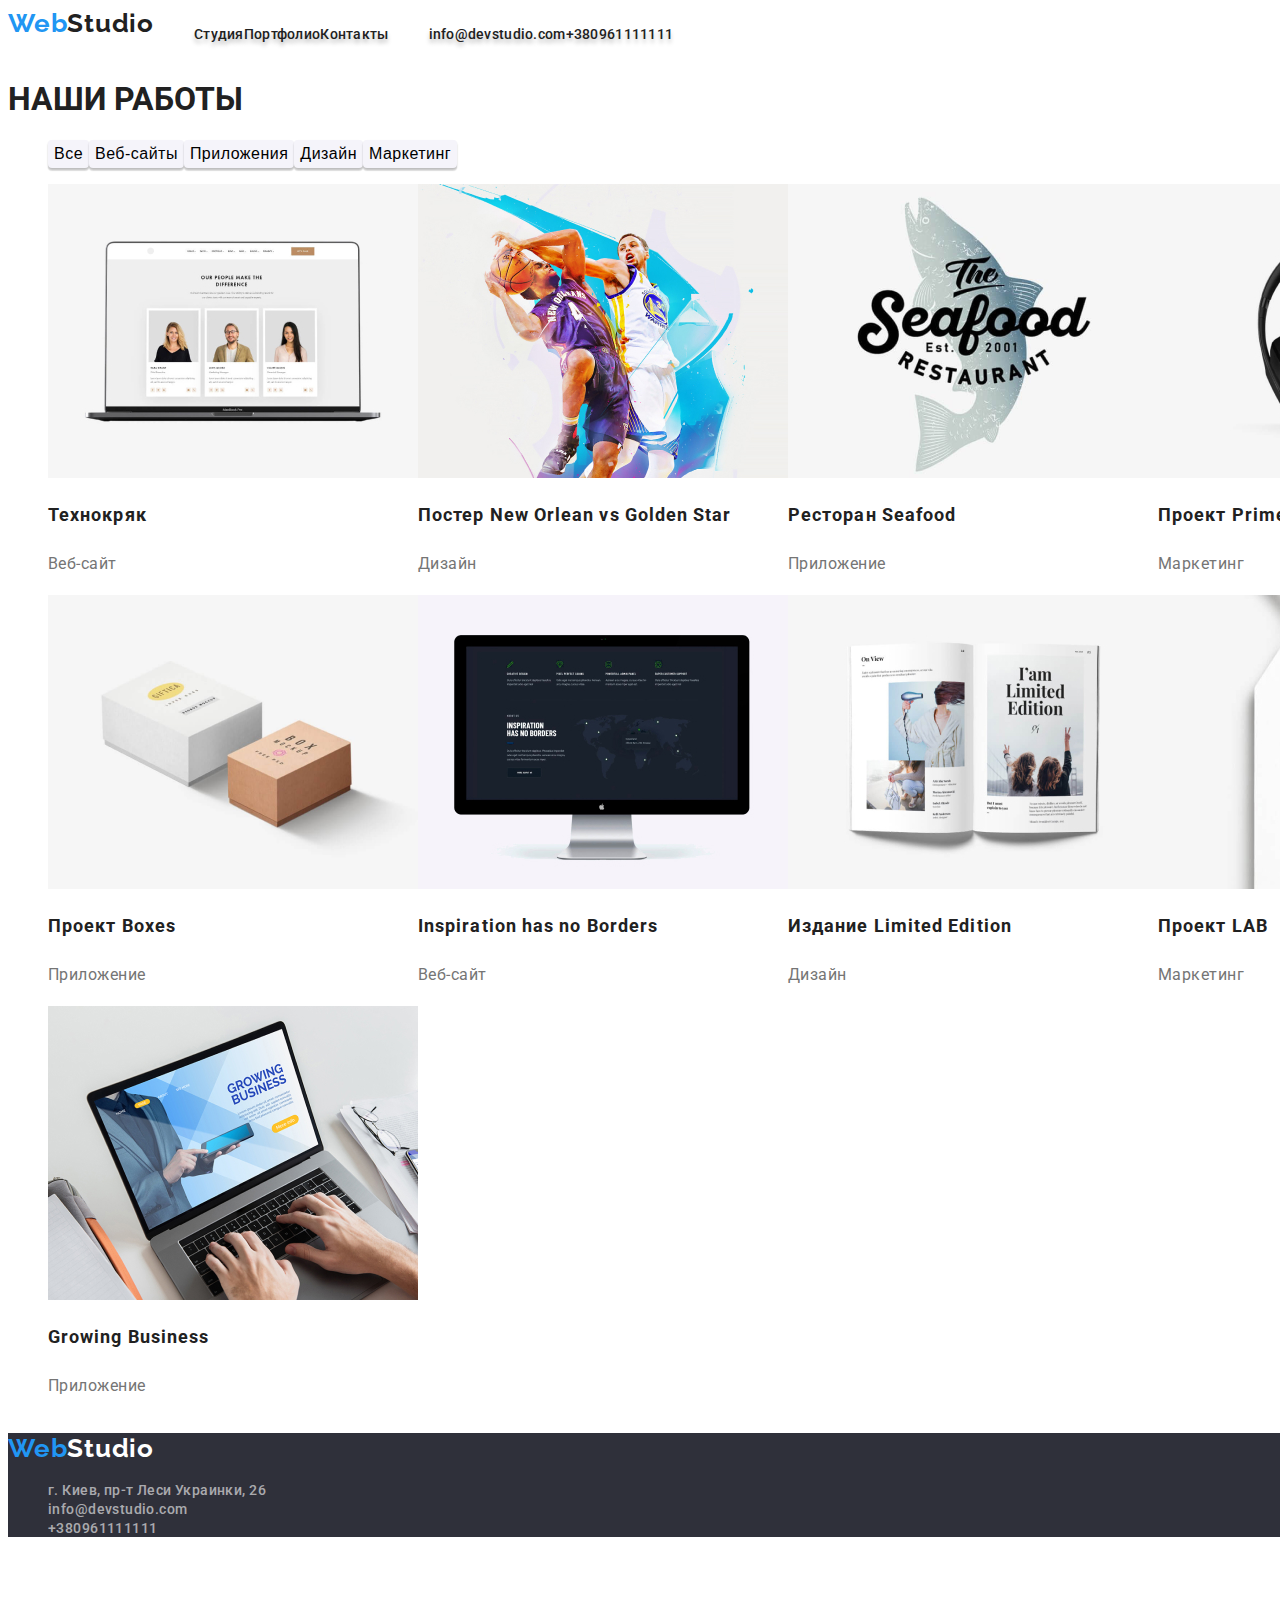
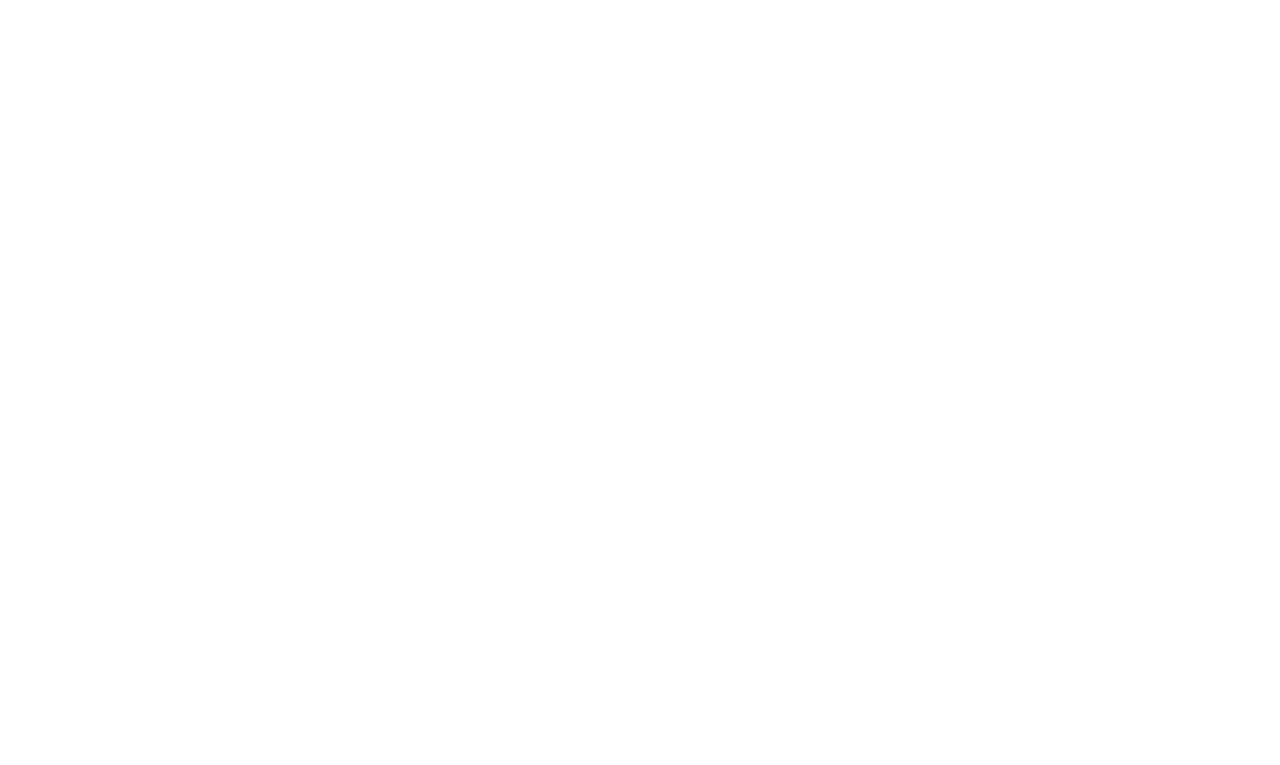
==== commit 57cd5c29: "08-06-2022 release 2" ====
--- a/portfolio.html
+++ b/portfolio.html
@@ -18,12 +18,12 @@
         <a class="logo-header-class">
           <span class="logo-color">Web</span>Studio
         </a>
-        <ul class="ul-contacts-class">
+        <ul class="ul-header-contacts-class">
           <li><a href="index.html">Студия</a></li>
           <li><a href="portfolio.html">Портфолио</a></li>
           <li><a href="#">Контакты</a></li>
         </ul>
-        <ul class="ul-contacts-class">
+        <ul class="ul-header-contacts-class">
           <li><a href="mailto:info@devstudio.com">info@devstudio.com</a></li>
           <li><a href="tel:+380961111111">+380961111111</a></li>
         </ul>
@@ -89,20 +89,20 @@
       </section>
     </main>
     <footer class="footer-class">
+
       <nav>
-        <a class="logo-footer-class">
-          <span class="logo-color">Web</span>Studio
-        </a>
-        <ul class="ul-contacts-class">
-          <li>
-            <a href="https://goo.gl/maps/QNoGTg8LNehKVeXf8" target="_blank"
-              >г. Киев, пр-т Леси Украинки, 26</a
-            >
-          </li>
-          <li><a href="mailto:info@devstudio.com">info@devstudio.com</a></li>
-          <li><a href="tel:+380961111111">+380961111111</a></li>
-        </ul>
+          <a class="logo-footer-class">
+              <span class="logo-color">Web</span>Studio
+          </a>
+          <ul class="ul-footer-contacts-class">
+              
+              <li>
+                  <a href="https://goo.gl/maps/QNoGTg8LNehKVeXf8" target="_blank">г. Киев, пр-т Леси Украинки, 26</a>
+              </li>
+              <li><a href="mailto:info@devstudio.com">info@devstudio.com</a></li>
+              <li><a href="tel:+380961111111">+380961111111</a></li>
+          </ul>
       </nav>
-    </footer>
+  </footer>
   </body>
 </html>
--- a/css/styles.css
+++ b/css/styles.css
@@ -24,7 +24,6 @@
 
 .header-class {
   width: 1600px;
-  height: 80px;
 }
 
 .logo-header-class {
@@ -35,7 +34,7 @@
   letter-spacing: 0.03em;
 }
 
-.header-class a {
+.ul-header-contacts-class a {
   color: inherit;
   text-decoration: none;
   font-size: 14px;
@@ -50,12 +49,10 @@
   flex-direction: row;
 }
 
-.nav-class .ul-contacts-class {
-  display: flex;
-  flex-direction: row;
-}
-
-
+.ul-header-contacts-class {
+  display: flex;
+  flex-direction: row;
+}
 
 .logo-footer-class {
   font-family: "Raleway";
@@ -274,9 +271,9 @@
   display: block;
 }
 
-.footer-class a {
+.ul-footer-contacts-class a {
   text-decoration: none;
-  color: rgba(255, 255, 255, 0.6)
+  color: rgba(255, 255, 255, 0.6);
   font-size: 14px;
   font-weight: 500;
   line-height: 1.143;
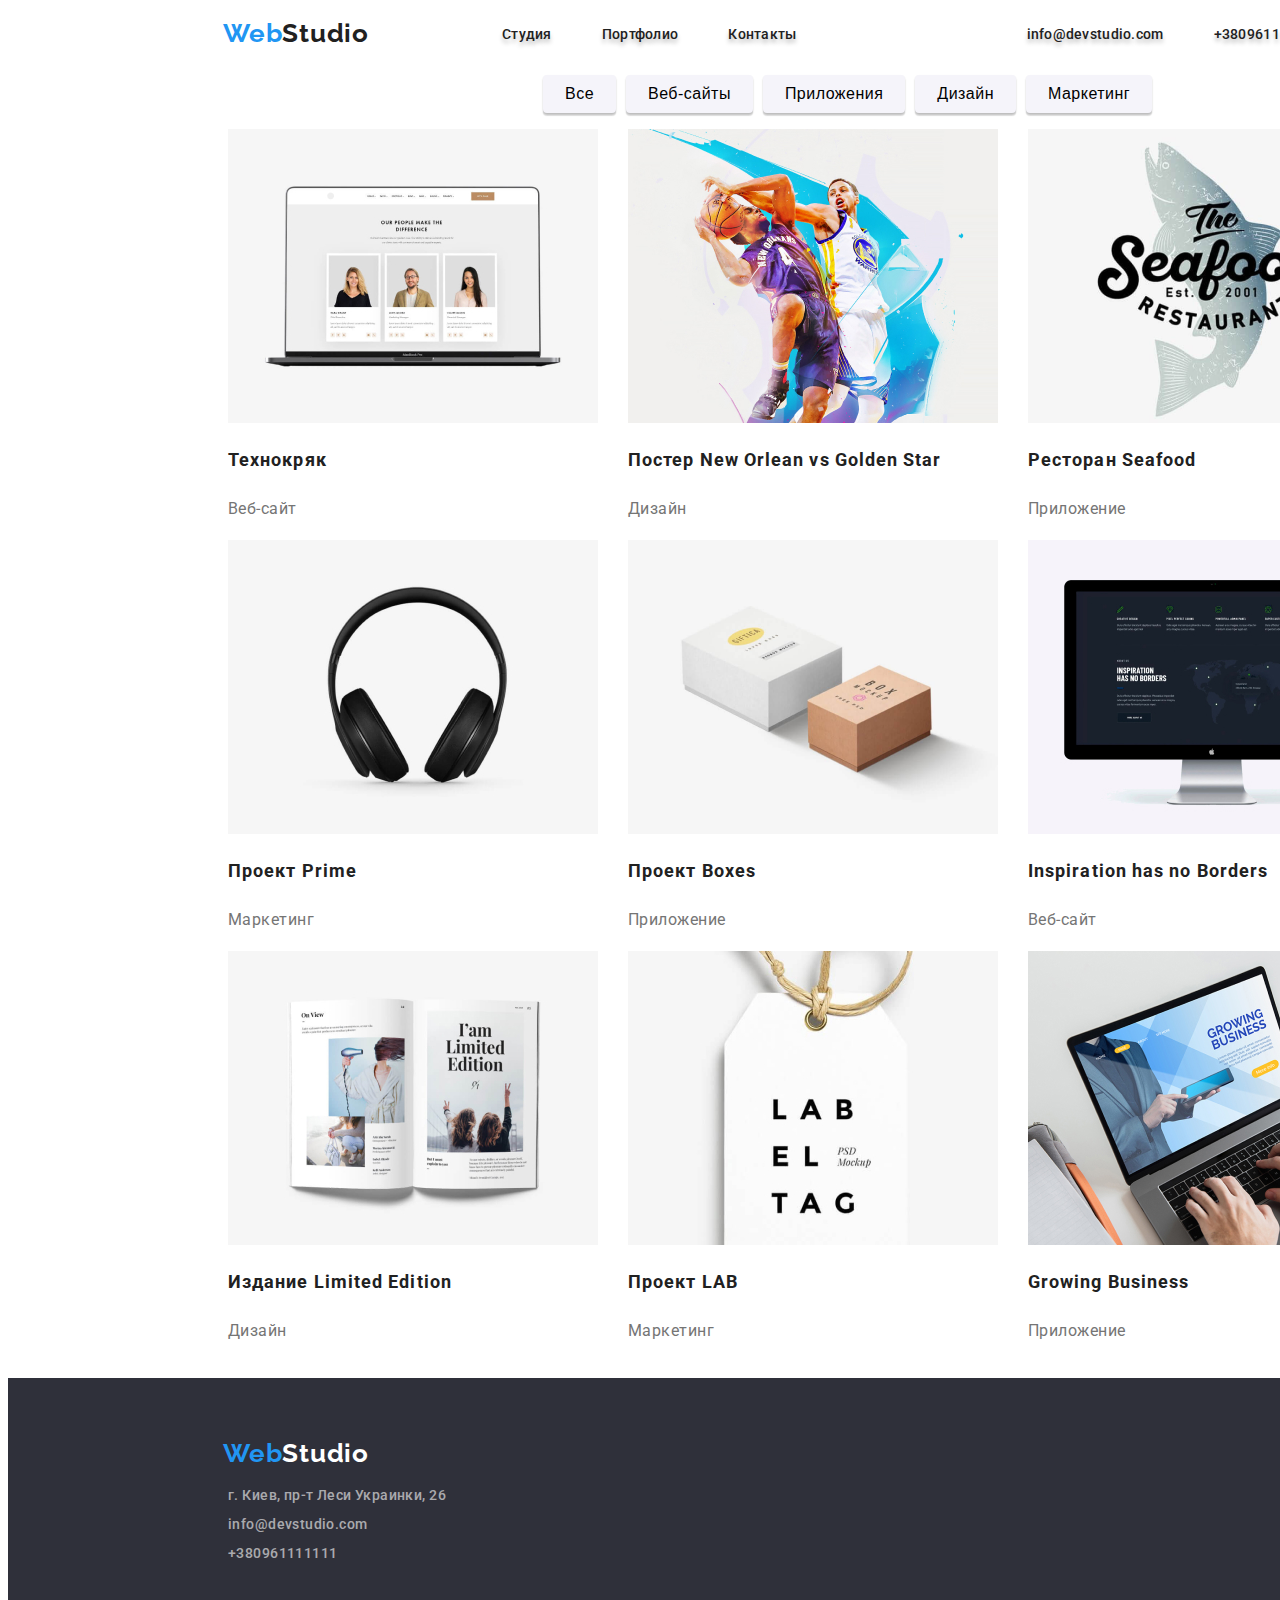
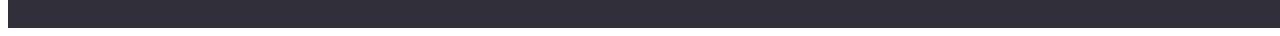
==== commit 0791876a: "09-06-2022 fwebstudio+portfolio" ====
--- a/portfolio.html
+++ b/portfolio.html
@@ -18,7 +18,7 @@
         <a class="logo-header-class">
           <span class="logo-color">Web</span>Studio
         </a>
-        <ul class="ul-header-contacts-class">
+        <ul class="ul-header-nav-class">
           <li><a href="index.html">Студия</a></li>
           <li><a href="portfolio.html">Портфолио</a></li>
           <li><a href="#">Контакты</a></li>
--- a/css/styles.css
+++ b/css/styles.css
@@ -12,9 +12,7 @@
 .body-class {
   color: var(--txt-main-color);
   font-family: "Roboto", "Raleway", sans-serif;
-  position: relative;
   width: 1600px;
-  height: 2349px;
   background: var(--bcgr-header-color);
 }
 
@@ -22,19 +20,20 @@
   list-style-type: none;
 }
 
-.header-class {
-  width: 1600px;
-}
-
 .logo-header-class {
   font-family: "Raleway";
   font-weight: 700;
   font-size: 26px;
   line-height: 1.2;
   letter-spacing: 0.03em;
-}
-
-.ul-header-contacts-class a {
+  display: block;
+  margin-top: auto;
+  margin-bottom: auto;
+  margin-left: 215px;
+}
+
+.ul-header-contacts-class a,
+.ul-header-nav-class a {
   color: inherit;
   text-decoration: none;
   font-size: 14px;
@@ -44,7 +43,7 @@
   text-shadow: 0px 4px 4px rgba(0, 0, 0, 0.25);
 }
 
-.header-class .nav-class {
+.nav-class {
   display: flex;
   flex-direction: row;
 }
@@ -52,15 +51,18 @@
 .ul-header-contacts-class {
   display: flex;
   flex-direction: row;
-}
-
-.logo-footer-class {
-  font-family: "Raleway";
-  font-weight: 700;
-  font-size: 26px;
-  line-height: 1.2;
-  letter-spacing: 0.03em;
-  color: var(--txt-light-color);
+  margin-left: 140px;
+}
+
+.ul-header-nav-class {
+  display: flex;
+  flex-direction: row;
+  margin-left: 93px;
+}
+
+.ul-header-contacts-class li,
+.ul-header-nav-class li {
+  margin-right: 50px;
 }
 
 .logo-color {
@@ -69,18 +71,24 @@
 
 .solution-class {
   background-color: var(--bcgr-dark-color);
+  height: 600px;
+  display: block;
+  padding-top: 200px;
+}
+
+.solution-class .h1-class {
   color: var(--txt-light-color);
   font-weight: 900;
   font-size: 44px;
   line-height: 1.4;
-  text-align: center;
   text-transform: uppercase;
   letter-spacing: 0.06em;
-
-  width: 1600px;
-  height: 600px;
-  left: 0px;
-  top: 80px;
+  text-align: center;
+
+  display: block;
+  margin-left: auto;
+  margin-right: auto;
+  width: 700px;
 }
 
 .solution-class button {
@@ -90,37 +98,38 @@
   font-weight: 700;
   font-size: 16px;
   line-height: 1.875;
-  box-shadow: 0px 4px 4px rgba(0, 0, 0, 0.15);
-  border-radius: 4px;
   text-align: center;
   align-items: center;
   letter-spacing: 0.06em;
 
   width: 200px;
   height: 50px;
-  left: 700px;
-  top: 430px;
-  cursor: pointer;
-
-  display: block;
+  display: block;
+  margin-left: auto;
+  margin-right: auto;
+  margin-top: 30px;
 }
 
 .feature-class h2 {
   display: none;
 }
 
-.ul-feature-class {
+.feature-class {
   width: 1170px;
   height: 101px;
-  left: 215px;
-  top: 774px;
-
+  display: block;
+  margin-left: auto;
+  margin-right: auto;
+}
+
+.ul-feature-class {
   display: flex;
   flex-direction: row;
 }
 
 .ul-feature-class li {
   display: block;
+  width: 270px;
 }
 
 .ul-feature-class h3 {
@@ -141,9 +150,9 @@
 
 .feature-photo-class {
   width: 1170px;
-  height: 386px;
-  left: 215px;
-  top: 969px;
+  display: block;
+  margin-left: auto;
+  margin-right: auto;
 }
 
 .feature-photo-class h2 {
@@ -156,6 +165,7 @@
 
 .ul-photo-class li {
   display: block;
+  margin-right: 30px;
 }
 
 .ul-photo-class {
@@ -165,10 +175,6 @@
 
 .our-team-class {
   background-color: var(--bcgr-button-color);
-  width: 1600px;
-  height: 648px;
-  left: 0px;
-  top: 1449px;
 }
 
 .our-team-class h2 {
@@ -184,6 +190,7 @@
   font-size: 16px;
   line-height: 1.1875px;
   letter-spacing: 0.03em;
+  text-align: center;
 }
 
 .our-team-class p {
@@ -192,19 +199,21 @@
   font-size: 16px;
   line-height: 1.1875px;
   letter-spacing: 0.03em;
+  text-align: center;
 }
 
 .ul-our-team-class li {
   display: block;
+  margin-right: 30px;
 }
 
 .ul-our-team-class {
   width: 1170px;
   height: 368px;
-  left: 215px;
-  top: 1635px;
-  display: flex;
-  flex-direction: row;
+  display: flex;
+  flex-direction: row;
+  margin-left: auto;
+  margin-right: auto;
 }
 
 .pf-main-class button {
@@ -227,11 +236,13 @@
 
 .our-work-class li {
   display: block;
+  margin-right: 30px;
 }
 
 .our-work-class {
   display: flex;
   flex-wrap: wrap;
+  margin-left: 180px;
 }
 
 .our-work-class h2 {
@@ -250,11 +261,24 @@
 
 .pf-main-class button {
   display: block;
+  margin-right: 10px;
+  padding: 6px 22px;
+
+  font-weight: 500;
+  font-size: 16px;
+  line-height: 1.62;
+  text-align: center;
+  letter-spacing: 0.03em;
 }
 
 .filter-class {
   display: flex;
   flex-direction: row;
+  margin-left: 495px;
+}
+
+.pf-main-class .h1-class {
+  display: none;
 }
 
 .pf-main-class button:hover,
@@ -265,9 +289,22 @@
 
 .footer-class {
   background-color: var(--bcgr-dark-color);
-}
-
-.footer-class li {
+  height: 250px;
+  display: block;
+}
+
+.footer-class a {
+  padding-top: 60px;
+  padding-left: 215px;
+}
+
+.logo-footer-class {
+  font-family: "Raleway";
+  font-weight: 700;
+  font-size: 26px;
+  line-height: 1.2;
+  letter-spacing: 0.03em;
+  color: var(--txt-light-color);
   display: block;
 }
 
@@ -278,6 +315,12 @@
   font-weight: 500;
   line-height: 1.143;
   letter-spacing: 0.03em;
+}
+
+.footer-class li {
+  display: block;
+  margin-bottom: 10px;
+  margin-left: -35px;
 }
 
 .header-class a:hover,
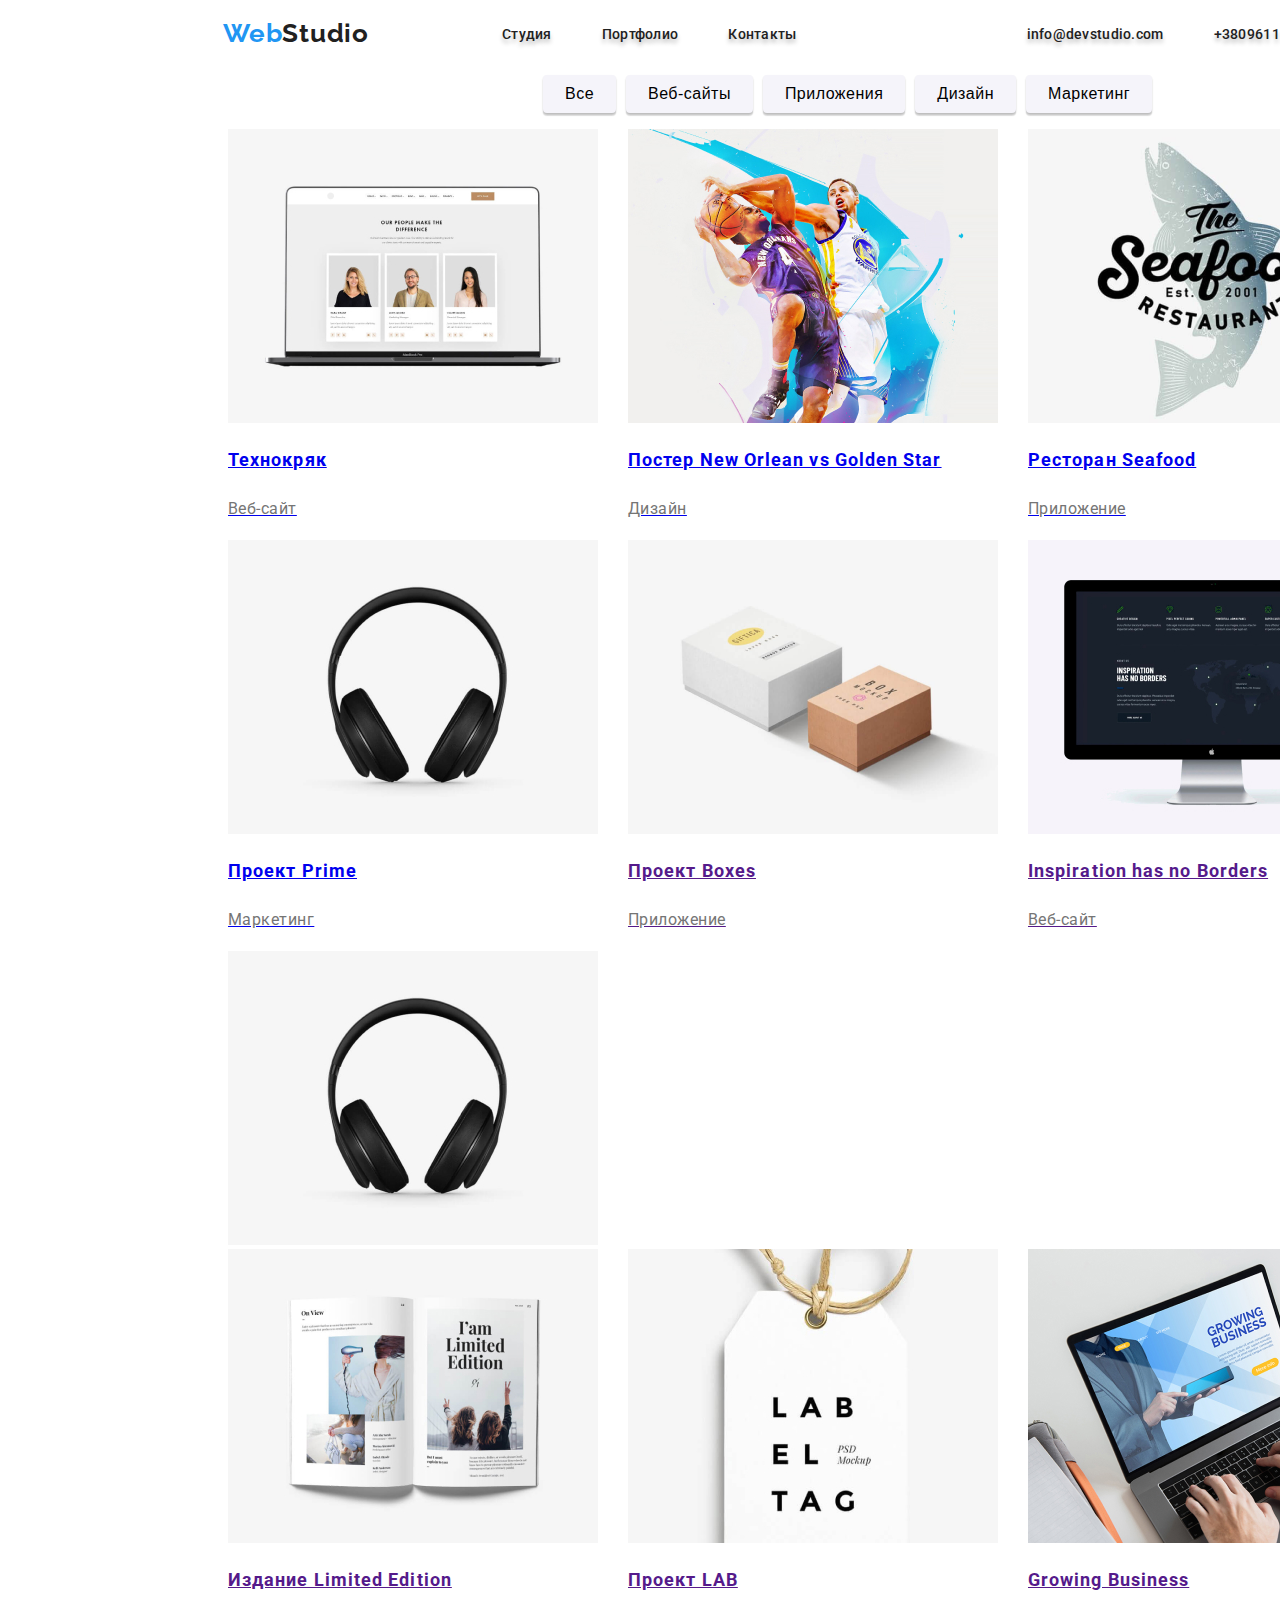
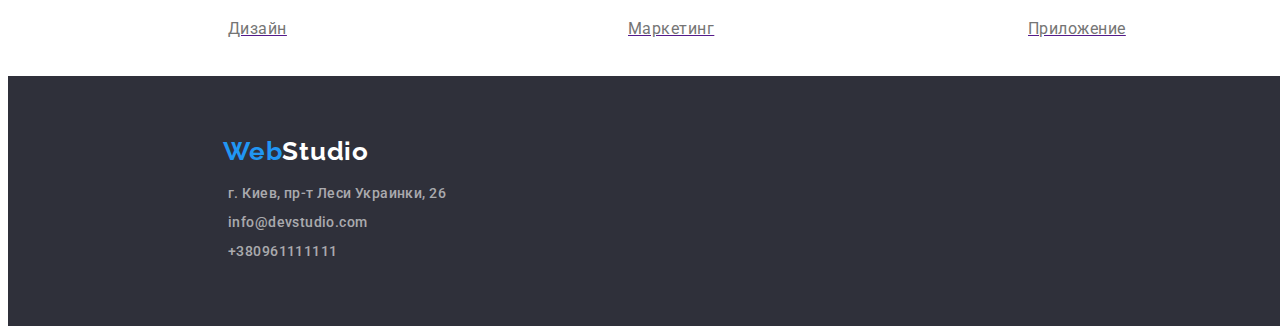
==== commit 5e08bb13: "09-06-2022 mentors comments" ====
--- a/portfolio.html
+++ b/portfolio.html
@@ -41,68 +41,87 @@
         </ul>
         <ul class="our-work-class">
           <li>
-            <img src="./images/imgpf1.jpg" width="370" alt="Loading..." />
-            <h2>Технокряк</h2>
-            <p>Веб-сайт</p>
+            <a href="#"
+              ><img src="./images/imgpf1.jpg" width="370" alt="Loading..." />
+              <h2>Технокряк</h2>
+              <p>Веб-сайт</p></a
+            >
           </li>
           <li>
-            <img src="./images/imgpf2.jpg" width="370" alt="Loading..." />
-            <h2>Постер New Orlean vs Golden Star</h2>
-            <p>Дизайн</p>
+            <a href="#"
+              ><img src="./images/imgpf2.jpg" width="370" alt="Loading..." />
+              <h2>Постер New Orlean vs Golden Star</h2>
+              <p>Дизайн</p></a
+            >
           </li>
           <li>
-            <img src="./images/imgpf3.png" width="370" alt="Loading..." />
-            <h2>Ресторан Seafood</h2>
-            <p>Приложение</p>
+            <a href="#"
+              ><img src="./images/imgpf3.png" width="370" alt="Loading..." />
+              <h2>Ресторан Seafood</h2>
+              <p>Приложение</p></a
+            >
           </li>
           <li>
+            <a href="#"
+              ><img src="./images/imgpf4.jpg" width="370" alt="Loading..." />
+              <h2>Проект Prime</h2>
+              <p>Маркетинг</p></a
+            >
             <img src="./images/imgpf4.jpg" width="370" alt="Loading..." />
-            <h2>Проект Prime</h2>
-            <p>Маркетинг</p>
           </li>
           <li>
-            <img src="./images/imgpf5.png" width="370" alt="Loading..." />
-            <h2>Проект Boxes</h2>
-            <p>Приложение</p>
+            <a href=""
+              ><img src="./images/imgpf5.png" width="370" alt="Loading..." />
+              <h2>Проект Boxes</h2>
+              <p>Приложение</p></a
+            >
           </li>
           <li>
-            <img src="./images/imgpf6.jpg" width="370" alt="Loading..." />
-            <h2>Inspiration has no Borders</h2>
-            <p>Веб-сайт</p>
+            <a href=""
+              ><img src="./images/imgpf6.jpg" width="370" alt="Loading..." />
+              <h2>Inspiration has no Borders</h2>
+              <p>Веб-сайт</p>
+            </a>
           </li>
           <li>
-            <img src="./images/imgpf7.jpg" width="370" alt="Loading..." />
-            <h2>Издание Limited Edition</h2>
-            <p>Дизайн</p>
+            <a href=""
+              ><img src="./images/imgpf7.jpg" width="370" alt="Loading..." />
+              <h2>Издание Limited Edition</h2>
+              <p>Дизайн</p></a
+            >
           </li>
           <li>
-            <img src="./images/imgpf8.jpg" width="370" alt="Loading..." />
-            <h2>Проект LAB</h2>
-            <p>Маркетинг</p>
+            <a href=""
+              ><img src="./images/imgpf8.jpg" width="370" alt="Loading..." />
+              <h2>Проект LAB</h2>
+              <p>Маркетинг</p></a
+            >
           </li>
           <li>
-            <img src="./images/imgpf9.jpg" width="370" alt="Loading..." />
-            <h2>Growing Business</h2>
-            <p>Приложение</p>
+            <a href=""
+              ><img src="./images/imgpf9.jpg" width="370" alt="Loading..." />
+              <h2>Growing Business</h2>
+              <p>Приложение</p></a
+            >
           </li>
         </ul>
       </section>
     </main>
     <footer class="footer-class">
-
       <nav>
-          <a class="logo-footer-class">
-              <span class="logo-color">Web</span>Studio
-          </a>
-          <ul class="ul-footer-contacts-class">
-              
-              <li>
-                  <a href="https://goo.gl/maps/QNoGTg8LNehKVeXf8" target="_blank">г. Киев, пр-т Леси Украинки, 26</a>
-              </li>
-              <li><a href="mailto:info@devstudio.com">info@devstudio.com</a></li>
-              <li><a href="tel:+380961111111">+380961111111</a></li>
-          </ul>
+        <a class="logo-footer-class">
+          <span class="logo-color">Web</span>Studio
+        </a>
+        <ul class="ul-footer-contacts-class">
+          <li>
+            <a class="adress-class" href="https://goo.gl/maps/QNoGTg8LNehKVeXf8" target="_blank"
+              >г. Киев, пр-т Леси Украинки, 26</a
+            >
+          </li>
+          <li><a href="mailto:info@devstudio.com">info@devstudio.com</a></li>
+          <li><a href="tel:+380961111111">+380961111111</a></li>
+        </ul>
       </nav>
-  </footer>
+    </footer>
   </body>
 </html>
